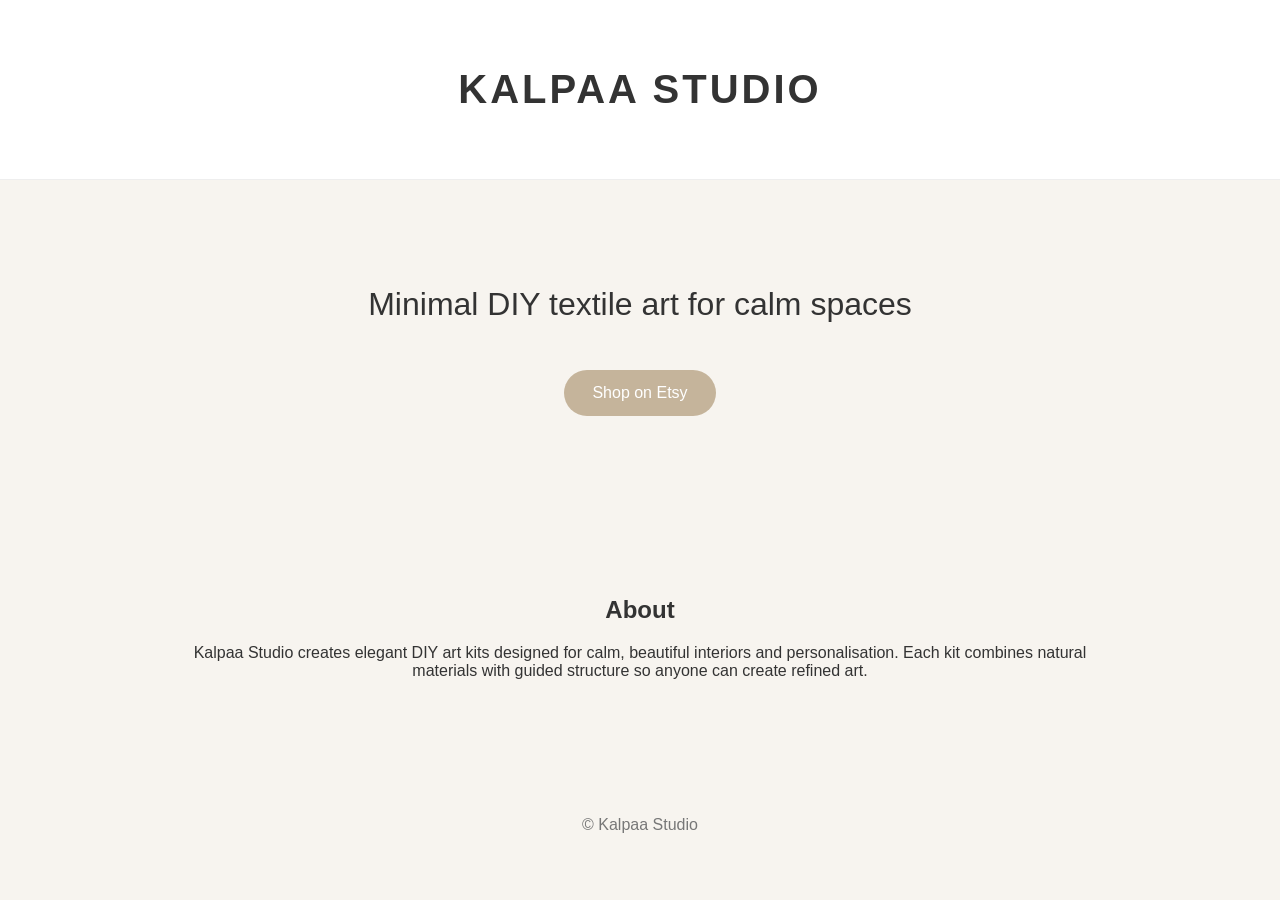
==== index.html @ bf3a32de "Update index.html" ====
<!DOCTYPE html>
<html lang="en">
<head>
<meta charset="UTF-8">
<title>Kalpaa Studio</title>
<meta name="viewport" content="width=device-width, initial-scale=1">

<style>

body{
font-family: Arial, Helvetica, sans-serif;
margin:0;
background:#f7f4ef;
color:#333;
}

header{
padding:40px;
text-align:center;
background:white;
border-bottom:1px solid #eee;
}

h1{
font-size:40px;
letter-spacing:3px;
}

.hero{
padding:80px 20px;
text-align:center;
}

.hero h2{
font-size:32px;
font-weight:300;
}

.button{
display:inline-block;
padding:14px 28px;
margin-top:20px;
background:#c5b49b;
color:white;
text-decoration:none;
border-radius:30px;
}

.section{
padding:80px 20px;
text-align:center;
max-width:900px;
margin:auto;
}

footer{
padding:40px;
text-align:center;
color:#777;
}

</style>

</head>

<body>

<header>
<h1>KALPAA STUDIO</h1>
</header>

<section class="hero">

<h2>Minimal DIY textile art for calm spaces</h2>

<a class="button" href="https://sweety441.etsy.com">
Shop on Etsy
</a>

</section>

<section class="section">

<h2>About</h2>

<p>
Kalpaa Studio creates elegant DIY art kits designed for calm, beautiful interiors and personalisation.
Each kit combines natural materials with guided structure so anyone can create refined art.
</p>

</section>

<footer>

© Kalpaa Studio

</footer>

</body>
</html>
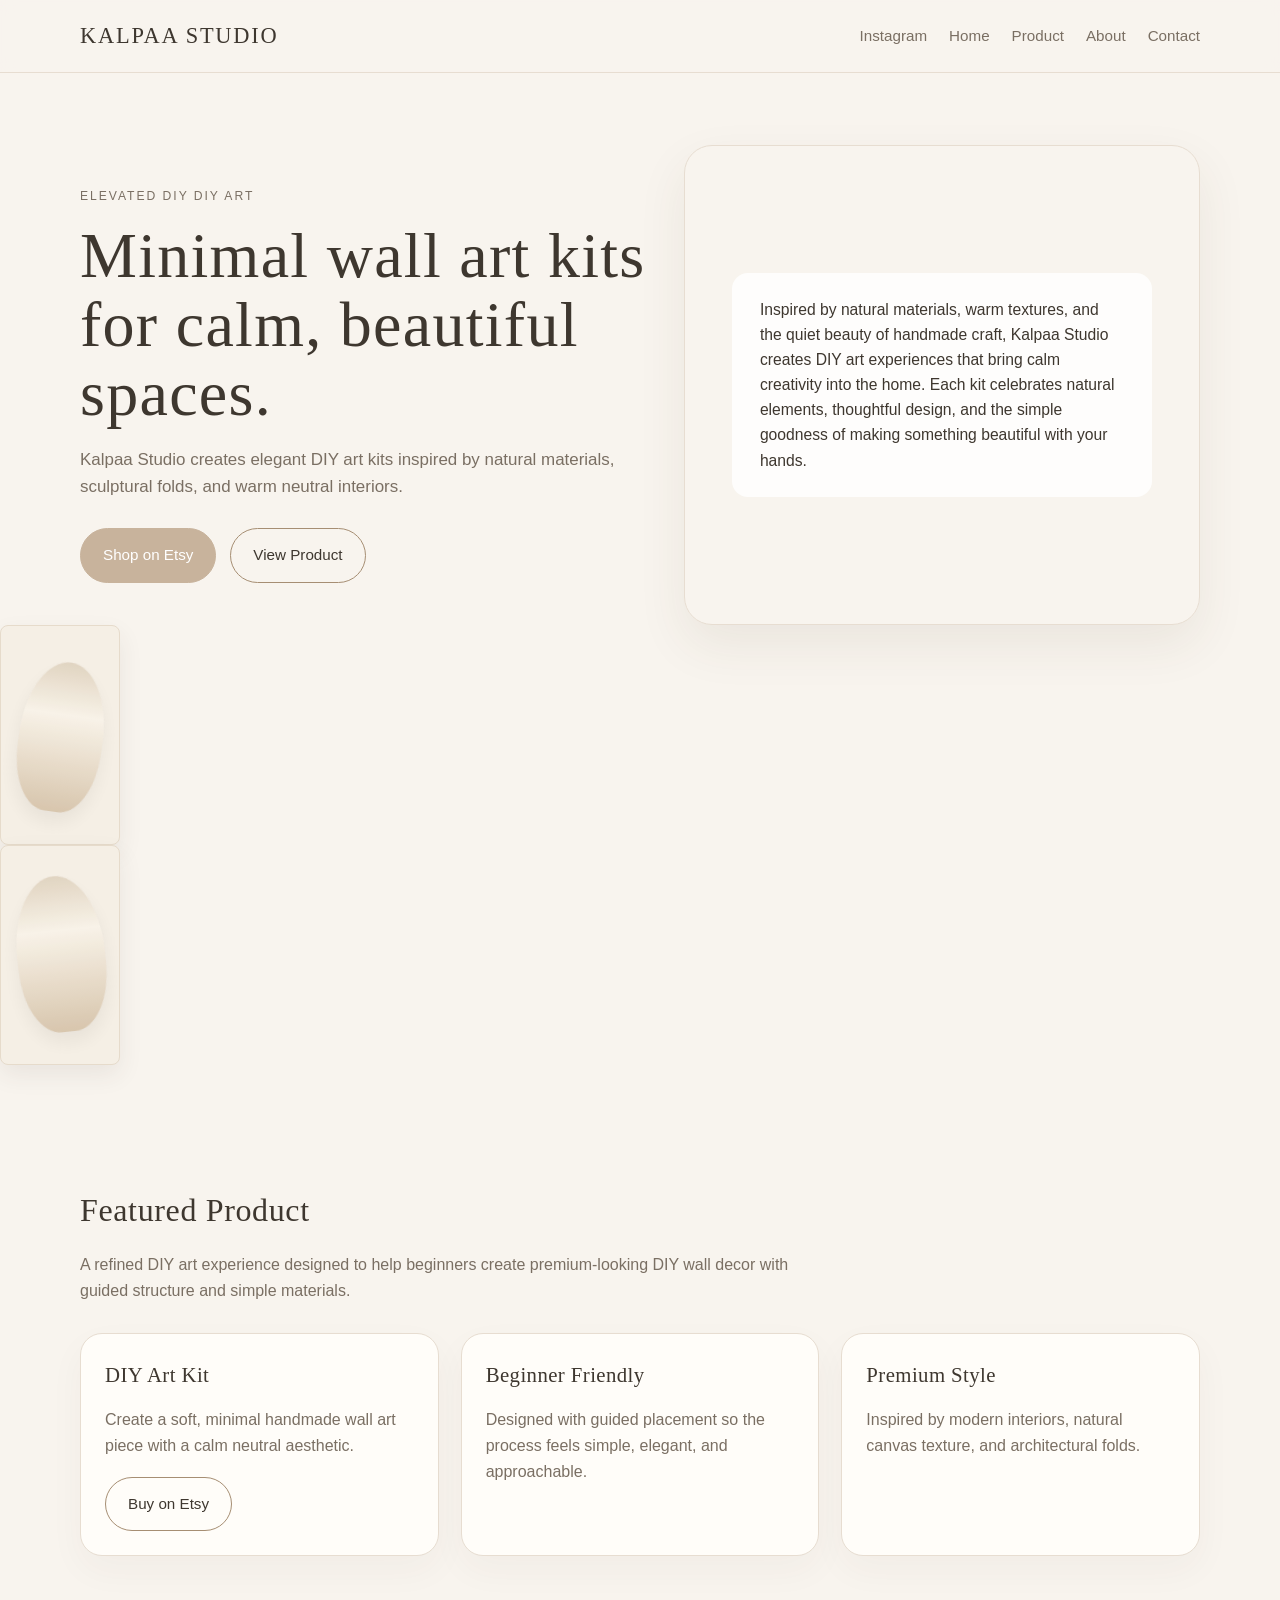
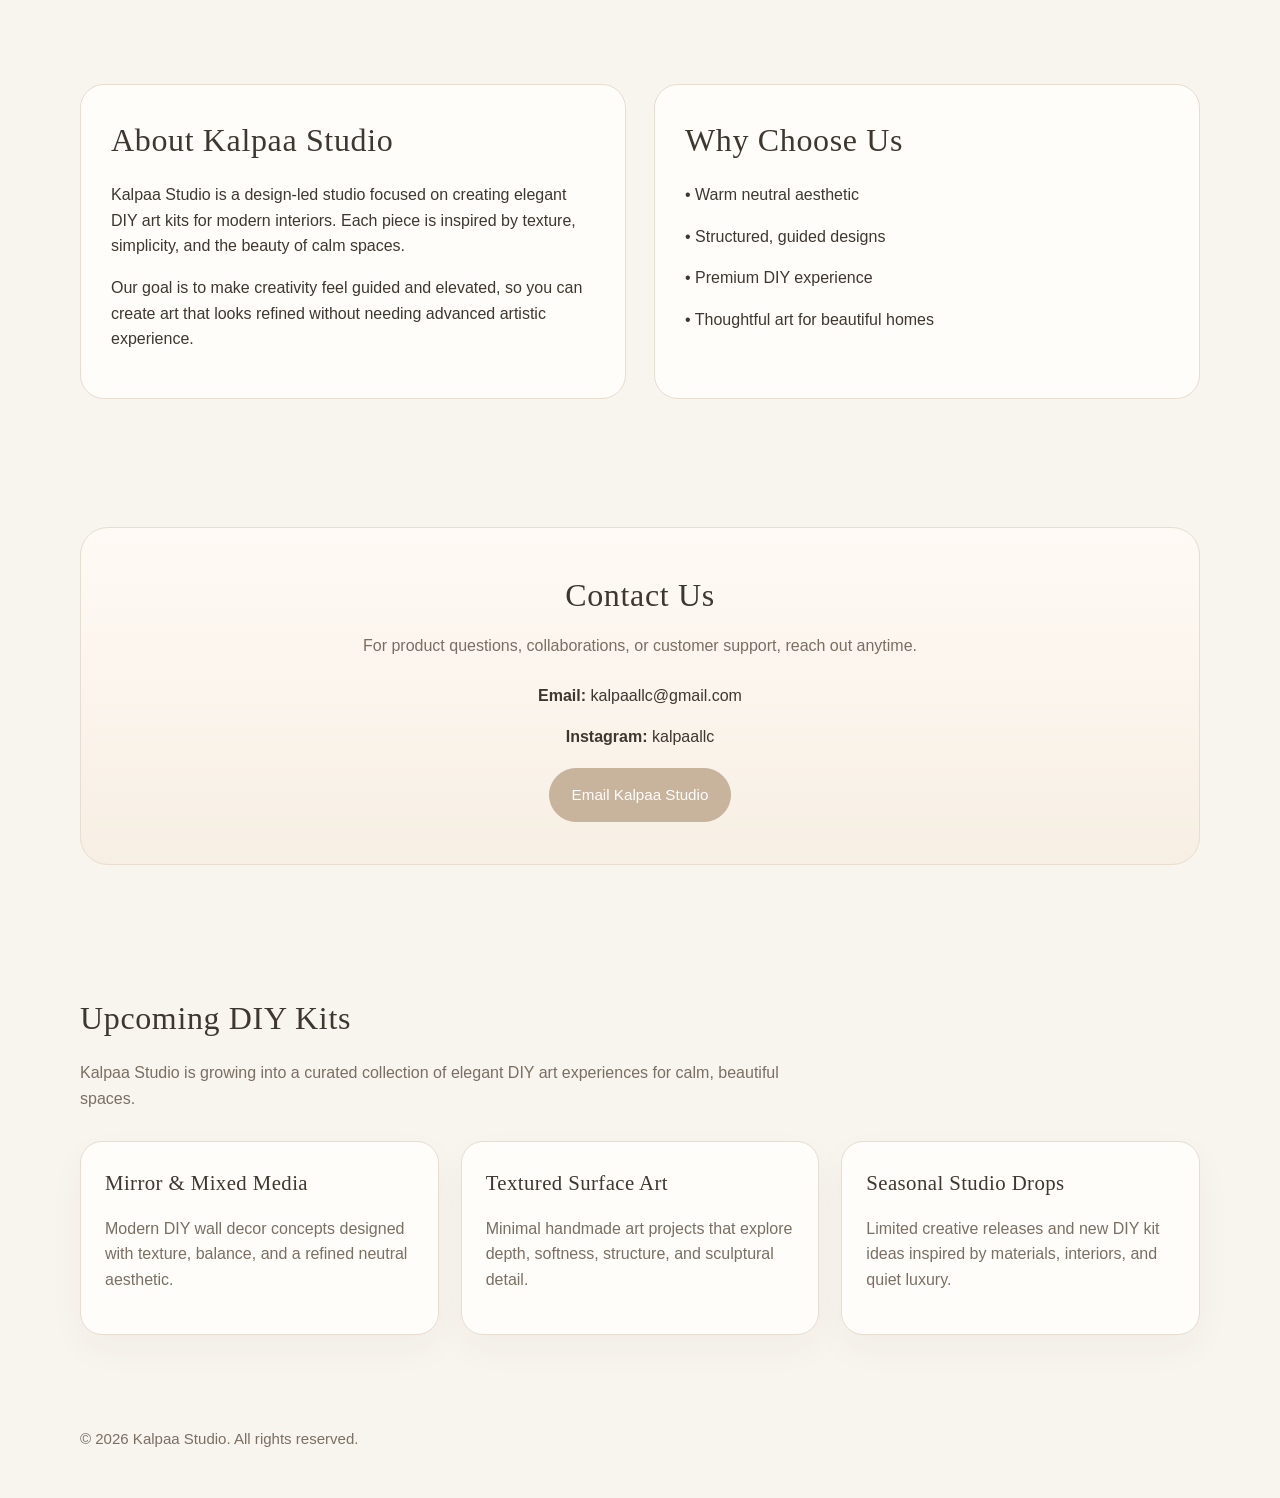
==== commit df6e808a: "Update index.html" ====
--- a/index.html
+++ b/index.html
@@ -1,100 +1,424 @@
 <!DOCTYPE html>
 <html lang="en">
 <head>
-<meta charset="UTF-8">
-<title>Kalpaa Studio</title>
-<meta name="viewport" content="width=device-width, initial-scale=1">
-
-<style>
-
-body{
-font-family: Arial, Helvetica, sans-serif;
-margin:0;
-background:#f7f4ef;
-color:#333;
+  <meta charset="UTF-8" />
+  <meta name="viewport" content="width=device-width, initial-scale=1.0" />
+  <title>Kalpaa Studio</title>
+  <meta name="description" content="Kalpaa Studio creates elegant DIY art kits for calm, beautiful spaces." />
+  <style>
+    :root {
+      --bg: #f8f4ee;
+      --card: #fffdf9;
+      --text: #3e372f;
+      --muted: #7a6f63;
+      --accent: #c8b39c;
+      --accent-dark: #a68e73;
+      --border: #e7ddd1;
+    }
+
+    * { box-sizing: border-box; }
+
+    body {
+      margin: 0;
+      font-family: Arial, Helvetica, sans-serif;
+      background: var(--bg);
+      color: var(--text);
+      line-height: 1.6;
+    }
+
+    h1, h2, h3 {
+      font-family: Georgia, "Times New Roman", serif;
+      font-weight: 500;
+      letter-spacing: 0.02em;
+      margin-top: 0;
+    }
+
+    a { text-decoration: none; color: inherit; }
+
+    .container {
+      width: min(1120px, 92%);
+      margin: 0 auto;
+    }
+
+    header {
+      position: sticky;
+      top: 0;
+      background: rgba(248, 244, 238, 0.92);
+      backdrop-filter: blur(8px);
+      border-bottom: 1px solid var(--border);
+      z-index: 100;
+    }
+
+    .nav {
+      display: flex;
+      align-items: center;
+      justify-content: space-between;
+      padding: 18px 0;
+      gap: 20px;
+    }
+
+    .brand {
+      font-family: Georgia, "Times New Roman", serif;
+      font-size: 1.4rem;
+      letter-spacing: 0.08em;
+    }
+
+    .nav-links {
+      display: flex;
+      gap: 22px;
+      flex-wrap: wrap;
+      color: var(--muted);
+      font-size: 0.95rem;
+    }
+
+    .hero {
+      padding: 72px 0 56px;
+    }
+
+    .hero-grid {
+      display: grid;
+      grid-template-columns: 1.1fr 1fr;
+      gap: 36px;
+      align-items: center;
+    }
+
+    .eyebrow {
+      text-transform: uppercase;
+      letter-spacing: 0.16em;
+      font-size: 0.76rem;
+      color: var(--muted);
+      margin-bottom: 14px;
+    }
+
+    .hero h1 {
+      font-size: clamp(2.5rem, 5vw, 4.5rem);
+      line-height: 1.08;
+      margin-bottom: 18px;
+    }
+
+    .hero p {
+      max-width: 540px;
+      color: var(--muted);
+      font-size: 1.06rem;
+      margin-bottom: 28px;
+    }
+
+    .buttons {
+      display: flex;
+      gap: 14px;
+      flex-wrap: wrap;
+    }
+
+    .btn {
+      display: inline-block;
+      padding: 14px 22px;
+      border-radius: 999px;
+      border: 1px solid var(--accent-dark);
+      transition: 0.2s ease;
+      font-size: 0.95rem;
+    }
+
+    .btn-primary {
+      background: var(--accent);
+      color: white;
+      border-color: var(--accent);
+    }
+
+    .btn-primary:hover {
+      background: var(--accent-dark);
+      border-color: var(--accent-dark);
+    }
+
+    .btn-secondary:hover {
+      background: #f2e8dc;
+    }
+
+    .hero-visual {
+  background-image: url('studio-banner.jpg');
+  background-size: cover;
+  background-position: center;
+  border: 1px solid var(--border);
+  border-radius: 28px;
+  min-height: 480px;
+  padding: 40px;
+  display: flex;
+  align-items: center;
+  justify-content: center;
+  box-shadow: 0 20px 50px rgba(79, 62, 41, 0.08);
+  position: relative;
 }
 
-header{
-padding:40px;
-text-align:center;
-background:white;
-border-bottom:1px solid #eee;
+.hero-story {
+  background: rgba(255,255,255,0.85);
+  padding: 24px 28px;
+  border-radius: 16px;
+  max-width: 420px;
+  color: var(--text);
+  font-size: 0.98rem;
 }
 
-h1{
-font-size:40px;
-letter-spacing:3px;
-}
-
-.hero{
-padding:80px 20px;
-text-align:center;
-}
-
-.hero h2{
-font-size:32px;
-font-weight:300;
-}
-
-.button{
-display:inline-block;
-padding:14px 28px;
-margin-top:20px;
-background:#c5b49b;
-color:white;
-text-decoration:none;
-border-radius:30px;
-}
-
-.section{
-padding:80px 20px;
-text-align:center;
-max-width:900px;
-margin:auto;
-}
-
-footer{
-padding:40px;
-text-align:center;
-color:#777;
-}
-
-</style>
-
+    .panel-set {
+      display: flex;
+      gap: 16px;
+      align-items: center;
+      justify-content: center;
+      flex-wrap: nowrap;
+    }
+
+    .panel {
+      width: 120px;
+      height: 220px;
+      background: #f5efe5;
+      border-radius: 8px;
+      border: 1px solid #e6dbcb;
+      position: relative;
+      overflow: hidden;
+      box-shadow: 0 10px 25px rgba(62, 55, 47, 0.08);
+    }
+
+    .fold {
+      position: absolute;
+      background: linear-gradient(180deg, #dfd2bf 0%, #f8f2e8 35%, #d6c3aa 100%);
+      border-radius: 50% 50% 42% 42%;
+      opacity: 0.95;
+      filter: drop-shadow(0 10px 10px rgba(0,0,0,0.06));
+    }
+
+    .fold.one { width: 90px; height: 160px; left: 14px; top: 28px; }
+    .fold.two { width: 84px; height: 150px; left: 18px; top: 36px; transform: rotate(8deg); }
+    .fold.three { width: 88px; height: 156px; left: 16px; top: 30px; transform: rotate(-6deg); }
+
+    section {
+      padding: 64px 0;
+    }
+
+    .section-title {
+      font-size: 2rem;
+      margin-bottom: 12px;
+    }
+
+    .section-subtitle {
+      color: var(--muted);
+      max-width: 720px;
+      margin-bottom: 30px;
+    }
+
+    .cards {
+      display: grid;
+      grid-template-columns: repeat(3, 1fr);
+      gap: 22px;
+    }
+
+    .card {
+      background: var(--card);
+      border: 1px solid var(--border);
+      border-radius: 22px;
+      padding: 24px;
+      box-shadow: 0 14px 36px rgba(79, 62, 41, 0.04);
+    }
+
+    .card h3 {
+      margin-bottom: 10px;
+      font-size: 1.3rem;
+    }
+
+    .card p {
+      color: var(--muted);
+      margin-bottom: 18px;
+    }
+
+    .about-grid {
+      display: grid;
+      grid-template-columns: 1fr 1fr;
+      gap: 28px;
+      align-items: stretch;
+    }
+
+    .about-box {
+      background: var(--card);
+      border: 1px solid var(--border);
+      border-radius: 24px;
+      padding: 30px;
+    }
+
+    .contact-box {
+      text-align: center;
+      background: linear-gradient(180deg, #fffaf5, #f7efe4);
+      border: 1px solid var(--border);
+      border-radius: 28px;
+      padding: 42px 24px;
+    }
+
+    footer {
+      padding: 28px 0 46px;
+      color: var(--muted);
+      font-size: 0.94rem;
+    }
+
+    @media (max-width: 900px) {
+      .hero-grid,
+      .cards,
+      .about-grid {
+        grid-template-columns: 1fr;
+      }
+
+      .hero-visual {
+        min-height: 340px;
+      }
+
+      .panel { width: 90px; height: 170px; }
+    }
+
+    @media (max-width: 560px) {
+      .nav { flex-direction: column; align-items: flex-start; }
+      .nav-links { gap: 14px; }
+      .hero { padding-top: 42px; }
+      .panel-set { gap: 10px; }
+      .panel { width: 74px; height: 140px; }
+      .fold.one, .fold.two, .fold.three { width: 56px; height: 100px; left: 9px; top: 20px; }
+    }
+  </style>
 </head>
-
 <body>
-
-<header>
-<h1>KALPAA STUDIO</h1>
-</header>
-
-<section class="hero">
-
-<h2>Minimal DIY textile art for calm spaces</h2>
-
-<a class="button" href="https://sweety441.etsy.com">
-Shop on Etsy
-</a>
-
-</section>
-
-<section class="section">
-
-<h2>About</h2>
-
-<p>
-Kalpaa Studio creates elegant DIY art kits designed for calm, beautiful interiors and personalisation.
-Each kit combines natural materials with guided structure so anyone can create refined art.
-</p>
-
-</section>
-
-<footer>
-
-© Kalpaa Studio
-
-</footer>
-
+  <header>
+    <div class="container nav">
+      <a href="#home" class="brand">KALPAA STUDIO</a>
+      <nav class="nav-links">
+        <a href="https://www.instagram.com/kalpaacrafts/" target="_blank">Instagram</a>
+        <a href="#home">Home</a>
+        <a href="#product">Product</a>
+        <a href="#about">About</a>
+        <a href="#contact">Contact</a>
+      </nav>
+    </div>
+  </header>
+
+  <main>
+    <section class="hero" id="home">
+      <div class="container hero-grid">
+        <div>
+          <div class="eyebrow">Elevated DIY DIY art</div>
+          <h1>Minimal wall art kits for calm, beautiful spaces.</h1>
+          <p>
+            Kalpaa Studio creates elegant DIY art kits inspired by natural materials,
+            sculptural folds, and warm neutral interiors.
+          </p>
+          <div class="buttons">
+            <a class="btn btn-primary" href="https://sweety441.etsy.com" target="_blank" rel="noopener noreferrer">Shop on Etsy</a>
+            <a class="btn btn-secondary" href="#product">View Product</a>
+          </div>
+        </div>
+
+        <div class="hero-visual" aria-label="Kalpaa Studio natural materials studio">
+          <div class="hero-story">
+            Inspired by natural materials, warm textures, and the quiet beauty of handmade craft, Kalpaa Studio creates DIY art experiences that bring calm creativity into the home. Each kit celebrates natural elements, thoughtful design, and the simple goodness of making something beautiful with your hands.
+          </div>
+        </div>
+      </div>
+            <div class="panel"><div class="fold two"></div></div>
+            <div class="panel"><div class="fold three"></div></div>
+          </div>
+        </div>
+      </div>
+    </section>
+
+    <section id="product">
+      <div class="container">
+        <h2 class="section-title">Featured Product</h2>
+        <p class="section-subtitle">
+          A refined DIY art experience designed to help beginners create premium-looking DIY wall decor with guided structure and simple materials.
+        </p>
+
+        <div class="cards">
+          <article class="card">
+            <h3>DIY Art Kit</h3>
+            <p>Create a soft, minimal handmade wall art piece with a calm neutral aesthetic.</p>
+            <a class="btn btn-secondary" href="https://sweety441.etsy.com" target="_blank" rel="noopener noreferrer">Buy on Etsy</a>
+          </article>
+
+          <article class="card">
+            <h3>Beginner Friendly</h3>
+            <p>Designed with guided placement so the process feels simple, elegant, and approachable.</p>
+          </article>
+
+          <article class="card">
+            <h3>Premium Style</h3>
+            <p>Inspired by modern interiors, natural canvas texture, and architectural folds.</p>
+          </article>
+        </div>
+      </div>
+    </section>
+
+    <section id="about">
+      <div class="container about-grid">
+        <div class="about-box">
+          <h2 class="section-title">About Kalpaa Studio</h2>
+          <p>
+            Kalpaa Studio is a design-led studio focused on creating elegant DIY art kits for modern interiors.
+            Each piece is inspired by texture, simplicity, and the beauty of calm spaces.
+          </p>
+          <p>
+            Our goal is to make creativity feel guided and elevated, so you can create art that looks refined without needing advanced artistic experience.
+          </p>
+        </div>
+
+        <div class="about-box">
+          <h2 class="section-title">Why Choose Us</h2>
+          <p>• Warm neutral aesthetic</p>
+          <p>• Structured, guided designs</p>
+          <p>• Premium DIY experience</p>
+          <p>• Thoughtful art for beautiful homes</p>
+        </div>
+      </div>
+    </section>
+
+    <section id="contact">
+      <div class="container">
+        <div class="contact-box">
+          <h2 class="section-title">Contact Us</h2>
+          <p class="section-subtitle" style="margin: 0 auto 24px;">
+            For product questions, collaborations, or customer support, reach out anytime.
+          </p>
+          <p><strong>Email:</strong> kalpaallc@gmail.com</p>
+          <p><strong>Instagram:</strong> kalpaallc</p>
+          <div class="buttons" style="justify-content: center; margin-top: 18px;">
+            <a class="btn btn-primary" href="mailto:kalpaallc@gmail.com">Email Kalpaa Studio</a>
+          </div>
+        </div>
+      </div>
+    </section>
+
+    <section id="upcoming">
+      <div class="container">
+        <h2 class="section-title">Upcoming DIY Kits</h2>
+        <p class="section-subtitle">
+          Kalpaa Studio is growing into a curated collection of elegant DIY art experiences for calm, beautiful spaces.
+        </p>
+
+        <div class="cards">
+          <article class="card">
+            <h3>Mirror & Mixed Media</h3>
+            <p>Modern DIY wall decor concepts designed with texture, balance, and a refined neutral aesthetic.</p>
+          </article>
+
+          <article class="card">
+            <h3>Textured Surface Art</h3>
+            <p>Minimal handmade art projects that explore depth, softness, structure, and sculptural detail.</p>
+          </article>
+
+          <article class="card">
+            <h3>Seasonal Studio Drops</h3>
+            <p>Limited creative releases and new DIY kit ideas inspired by materials, interiors, and quiet luxury.</p>
+          </article>
+        </div>
+      </div>
+    </section>
+  </main>
+
+  <footer>
+    <div class="container">
+      © 2026 Kalpaa Studio. All rights reserved.
+    </div>
+  </footer>
 </body>
 </html>
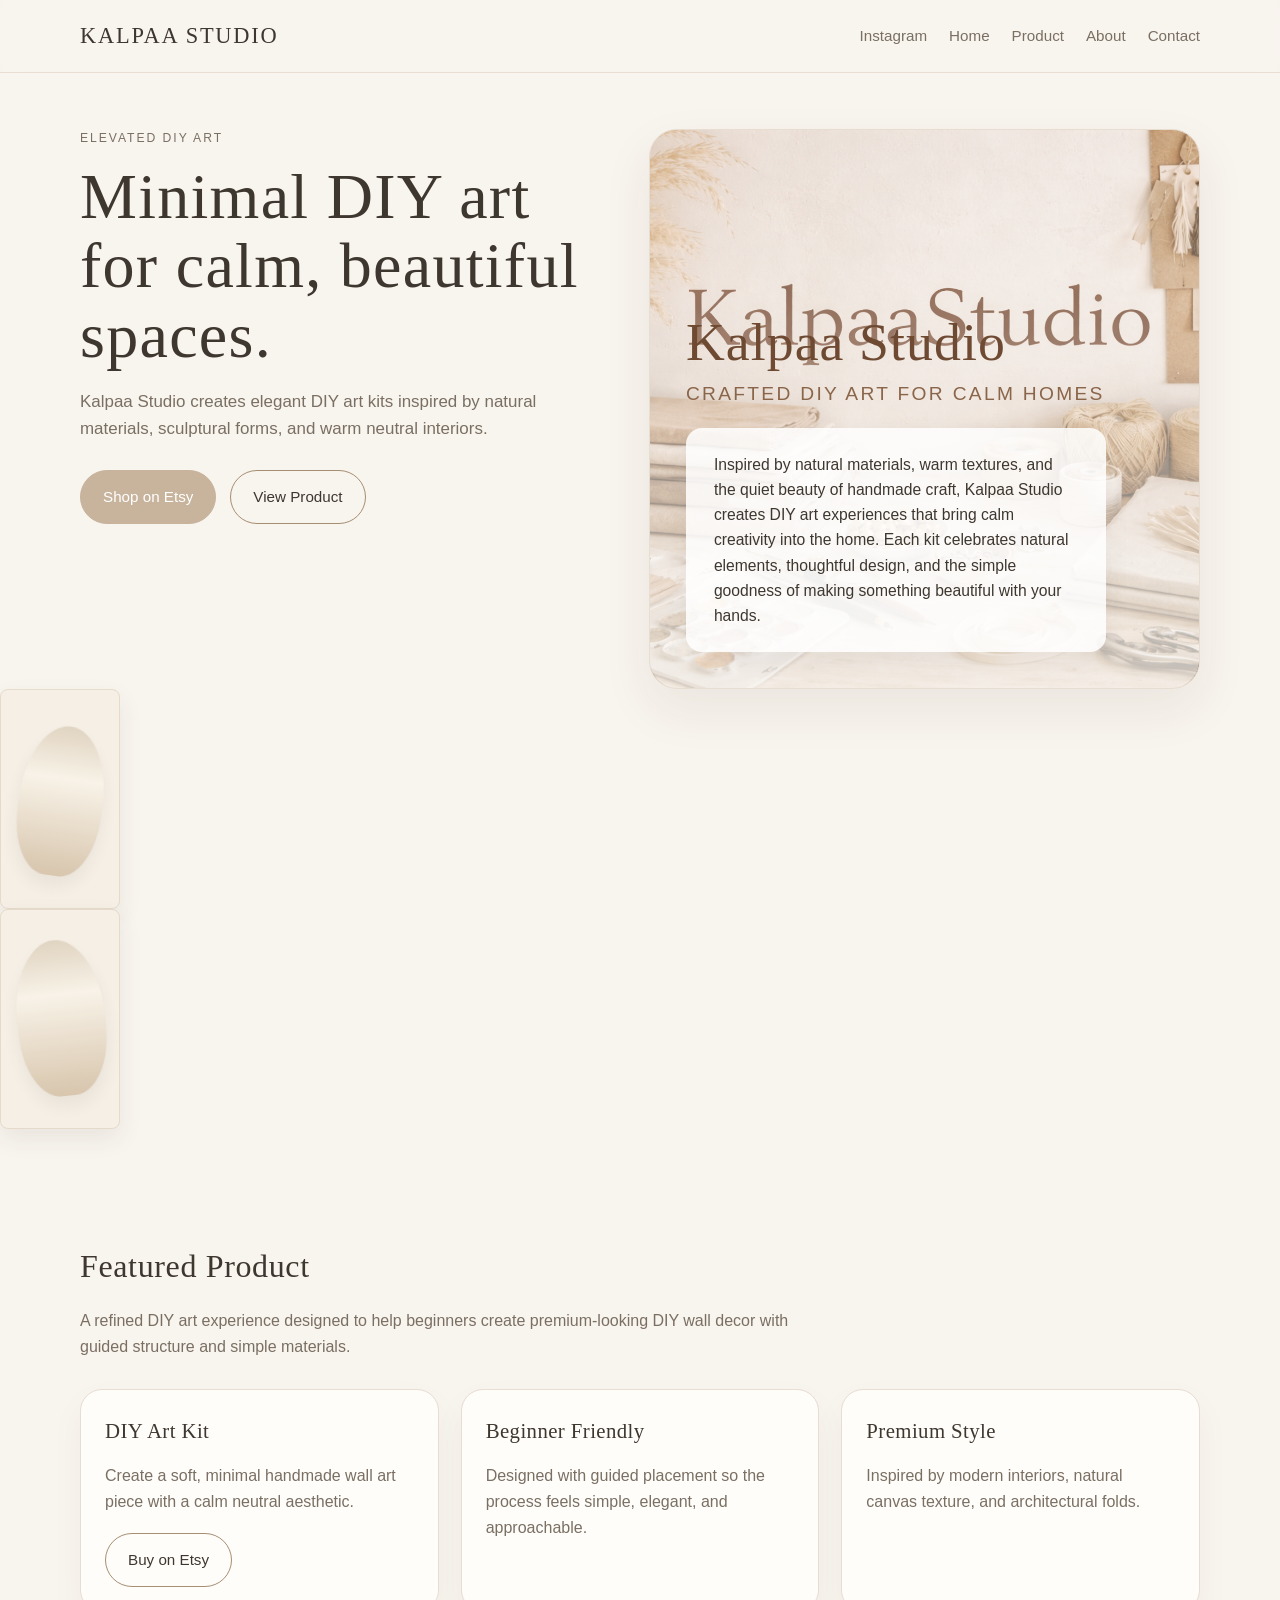
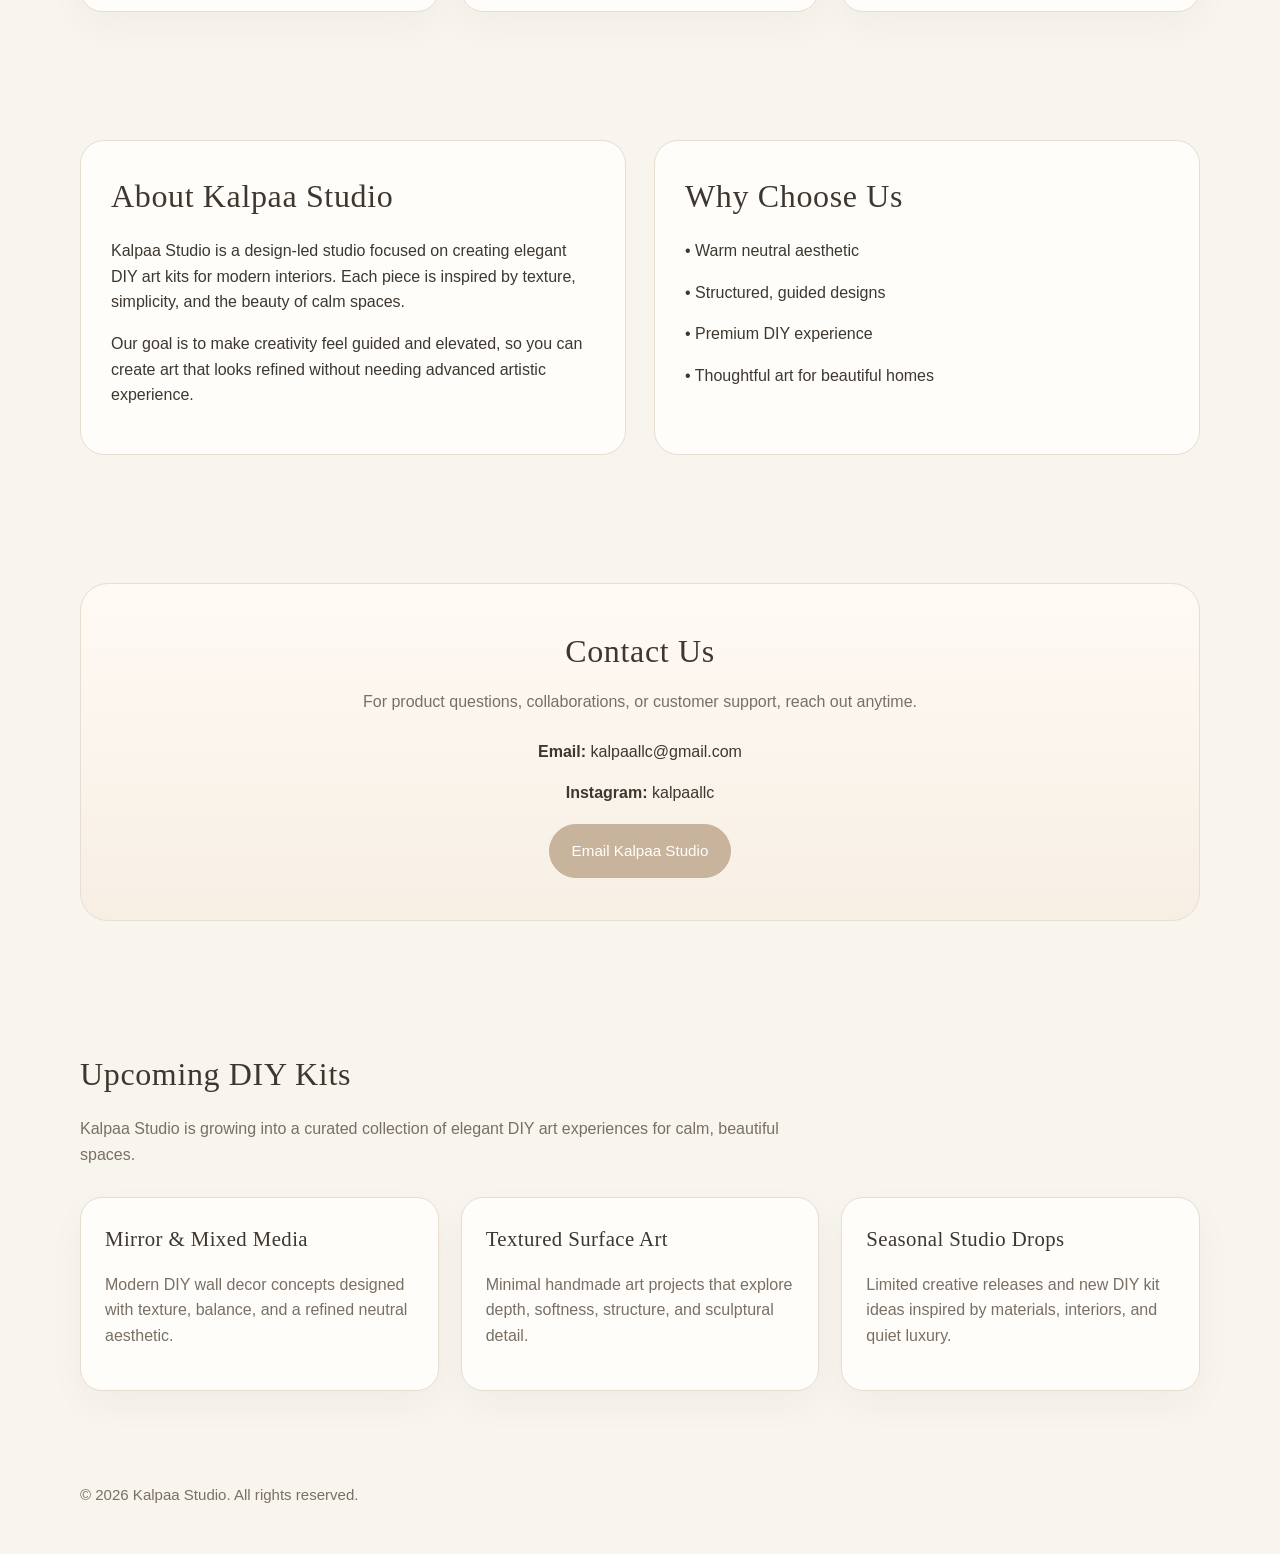
==== commit e7cd1a57: "Update index.html" ====
--- a/index.html
+++ b/index.html
@@ -72,14 +72,14 @@
     }
 
     .hero {
-      padding: 72px 0 56px;
+      padding: 56px 0 48px;
     }
 
     .hero-grid {
       display: grid;
-      grid-template-columns: 1.1fr 1fr;
-      gap: 36px;
-      align-items: center;
+      grid-template-columns: 1fr 1.05fr;
+      gap: 44px;
+      align-items: stretch;
     }
 
     .eyebrow {
@@ -139,13 +139,55 @@
   background-position: center;
   border: 1px solid var(--border);
   border-radius: 28px;
-  min-height: 480px;
-  padding: 40px;
+  min-height: 560px;
+  padding: 36px;
   display: flex;
-  align-items: center;
-  justify-content: center;
+  flex-direction: column;
+  justify-content: flex-end;
   box-shadow: 0 20px 50px rgba(79, 62, 41, 0.08);
   position: relative;
+  overflow: hidden;
+}
+
+.hero-visual::before {
+  content: "";
+  position: absolute;
+  inset: 0;
+  background: linear-gradient(to top, rgba(248,244,238,0.78), rgba(248,244,238,0.08));
+}
+
+.hero-story {
+  position: relative;
+  z-index: 1;
+  background: rgba(255,255,255,0.88);
+  padding: 24px 28px;
+  border-radius: 18px;
+  max-width: 440px;
+  color: var(--text);
+  font-size: 0.98rem;
+  box-shadow: 0 10px 24px rgba(62, 55, 47, 0.08);
+}
+
+.hero-banner-title {
+  position: relative;
+  z-index: 1;
+  margin-bottom: 18px;
+  color: #6f4a33;
+}
+
+.hero-banner-title h2 {
+  font-family: Georgia, "Times New Roman", serif;
+  font-size: clamp(2.4rem, 4.2vw, 5rem);
+  line-height: 1.02;
+  margin-bottom: 10px;
+}
+
+.hero-banner-title p {
+  margin: 0;
+  font-size: clamp(0.95rem, 1.5vw, 1.2rem);
+  letter-spacing: 0.12em;
+  text-transform: uppercase;
+  color: #8a6549;
 }
 
 .hero-story {
@@ -297,11 +339,11 @@
     <section class="hero" id="home">
       <div class="container hero-grid">
         <div>
-          <div class="eyebrow">Elevated DIY DIY art</div>
-          <h1>Minimal wall art kits for calm, beautiful spaces.</h1>
+          <div class="eyebrow">Elevated DIY art</div>
+          <h1>Minimal DIY art for calm, beautiful spaces.</h1>
           <p>
             Kalpaa Studio creates elegant DIY art kits inspired by natural materials,
-            sculptural folds, and warm neutral interiors.
+            sculptural forms, and warm neutral interiors.
           </p>
           <div class="buttons">
             <a class="btn btn-primary" href="https://sweety441.etsy.com" target="_blank" rel="noopener noreferrer">Shop on Etsy</a>
@@ -310,6 +352,10 @@
         </div>
 
         <div class="hero-visual" aria-label="Kalpaa Studio natural materials studio">
+          <div class="hero-banner-title">
+            <h2>Kalpaa Studio</h2>
+            <p>Crafted DIY Art for Calm Homes</p>
+          </div>
           <div class="hero-story">
             Inspired by natural materials, warm textures, and the quiet beauty of handmade craft, Kalpaa Studio creates DIY art experiences that bring calm creativity into the home. Each kit celebrates natural elements, thoughtful design, and the simple goodness of making something beautiful with your hands.
           </div>
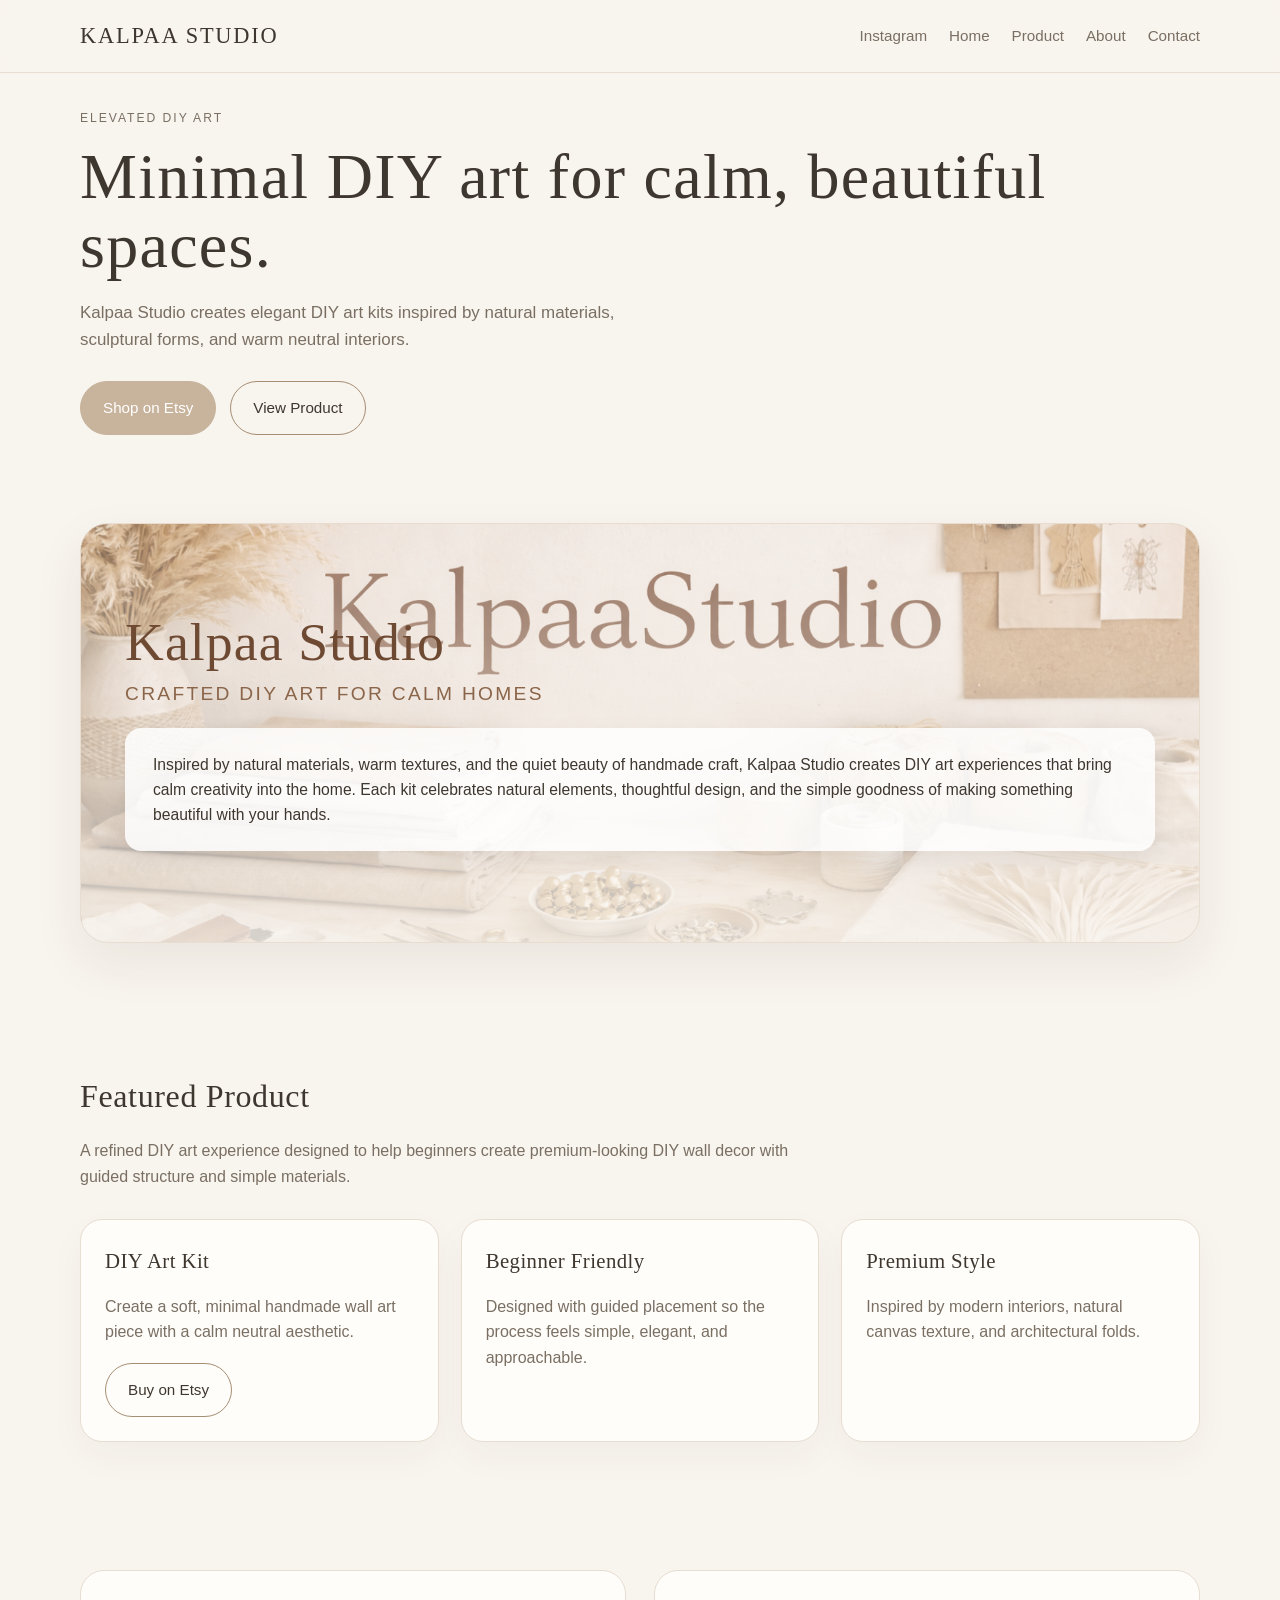
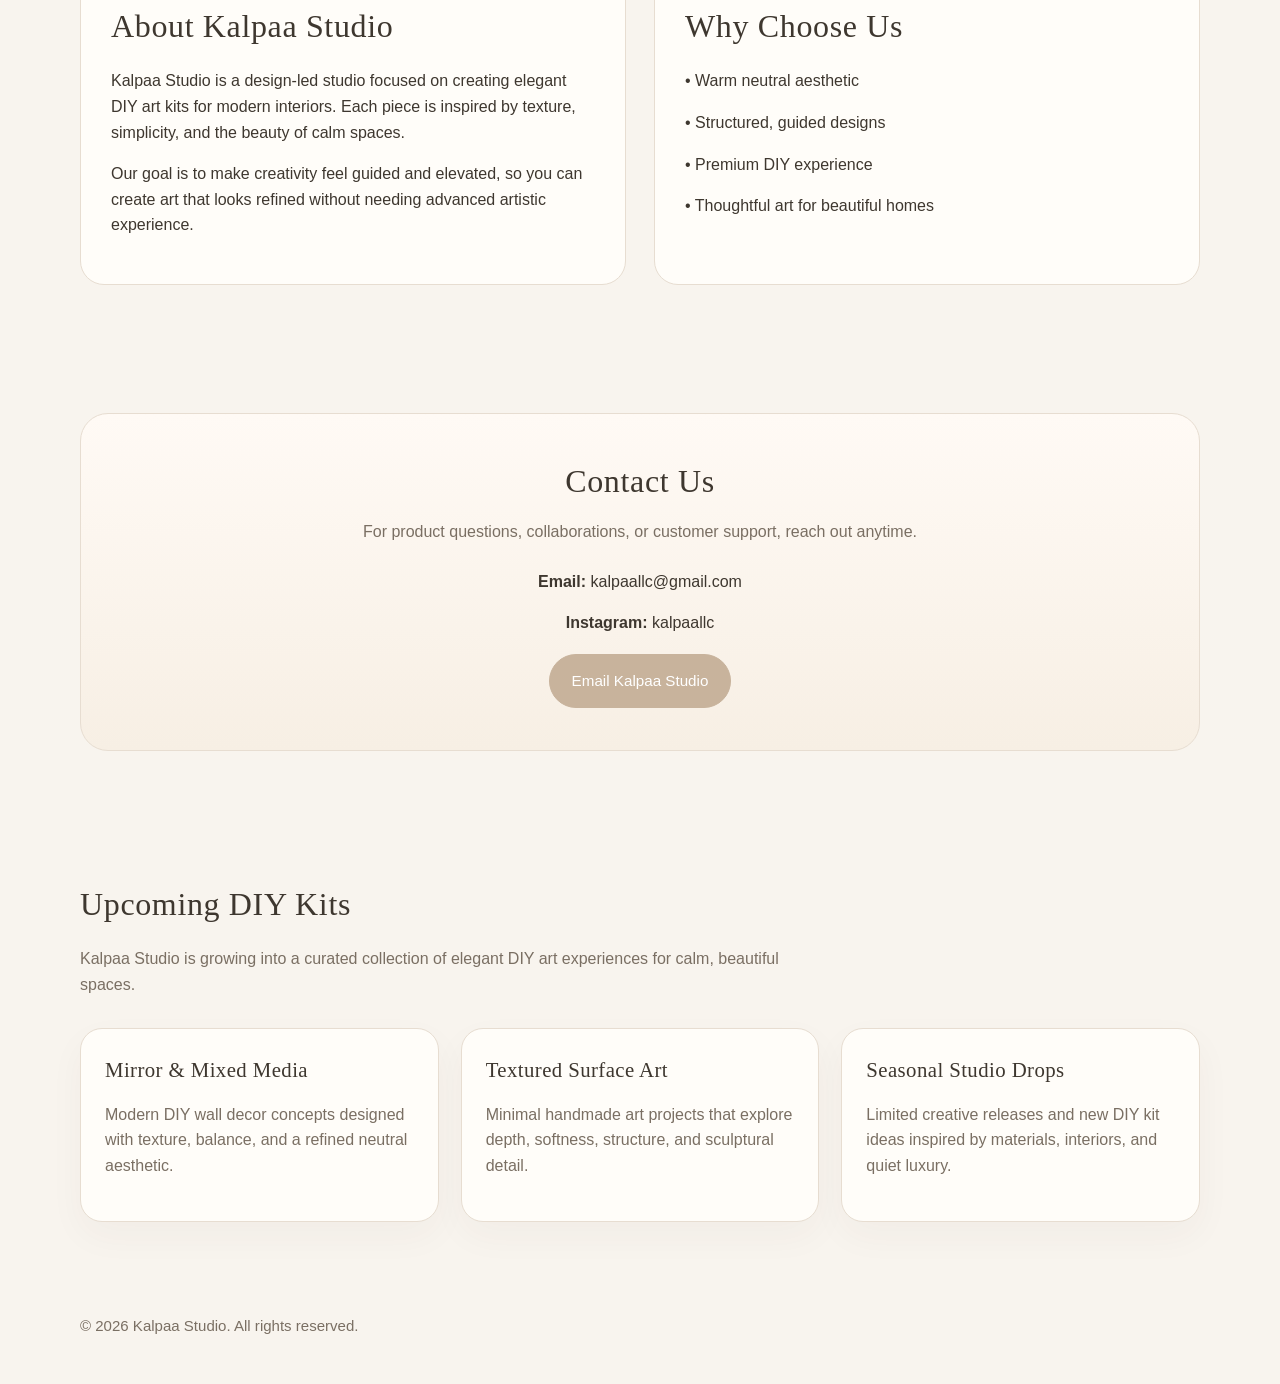
==== commit cf5c1569: "Update index.html" ====
--- a/index.html
+++ b/index.html
@@ -72,14 +72,14 @@
     }
 
     .hero {
-      padding: 56px 0 48px;
+      padding: 36px 0 24px;
     }
 
     .hero-grid {
       display: grid;
-      grid-template-columns: 1fr 1.05fr;
-      gap: 44px;
-      align-items: stretch;
+      grid-template-columns: 1fr;
+      gap: 36px;
+      align-items: start;
     }
 
     .eyebrow {
@@ -139,11 +139,11 @@
   background-position: center;
   border: 1px solid var(--border);
   border-radius: 28px;
-  min-height: 560px;
-  padding: 36px;
+  min-height: 520px;
+  padding: 44px;
   display: flex;
   flex-direction: column;
-  justify-content: flex-end;
+  justify-content: center;
   box-shadow: 0 20px 50px rgba(79, 62, 41, 0.08);
   position: relative;
   overflow: hidden;
@@ -153,7 +153,7 @@
   content: "";
   position: absolute;
   inset: 0;
-  background: linear-gradient(to top, rgba(248,244,238,0.78), rgba(248,244,238,0.08));
+  background: linear-gradient(to top, rgba(248,244,238,0.84), rgba(248,244,238,0.30));
 }
 
 .hero-story {
@@ -207,28 +207,7 @@
       flex-wrap: nowrap;
     }
 
-    .panel {
-      width: 120px;
-      height: 220px;
-      background: #f5efe5;
-      border-radius: 8px;
-      border: 1px solid #e6dbcb;
-      position: relative;
-      overflow: hidden;
-      box-shadow: 0 10px 25px rgba(62, 55, 47, 0.08);
-    }
-
-    .fold {
-      position: absolute;
-      background: linear-gradient(180deg, #dfd2bf 0%, #f8f2e8 35%, #d6c3aa 100%);
-      border-radius: 50% 50% 42% 42%;
-      opacity: 0.95;
-      filter: drop-shadow(0 10px 10px rgba(0,0,0,0.06));
-    }
-
-    .fold.one { width: 90px; height: 160px; left: 14px; top: 28px; }
-    .fold.two { width: 84px; height: 150px; left: 18px; top: 36px; transform: rotate(8deg); }
-    .fold.three { width: 88px; height: 156px; left: 16px; top: 30px; transform: rotate(-6deg); }
+    
 
     section {
       padding: 64px 0;
@@ -298,11 +277,29 @@
     }
 
     @media (max-width: 900px) {
-      .hero-grid,
       .cards,
       .about-grid {
         grid-template-columns: 1fr;
       }
+
+      .hero-visual {
+        min-height: 420px;
+        padding: 28px;
+      }
+
+      .hero-story {
+        max-width: 100%;
+      }
+    }
+
+      .hero-visual {
+        min-height: 420px;
+      }
+
+      .hero-story {
+        max-width: 100%;
+      }
+    }
 
       .hero-visual {
         min-height: 340px;
@@ -337,7 +334,7 @@
 
   <main>
     <section class="hero" id="home">
-      <div class="container hero-grid">
+      <div class="container">
         <div>
           <div class="eyebrow">Elevated DIY art</div>
           <h1>Minimal DIY art for calm, beautiful spaces.</h1>
@@ -350,7 +347,11 @@
             <a class="btn btn-secondary" href="#product">View Product</a>
           </div>
         </div>
-
+      </div>
+    </section>
+
+    <section>
+      <div class="container hero-grid">
         <div class="hero-visual" aria-label="Kalpaa Studio natural materials studio">
           <div class="hero-banner-title">
             <h2>Kalpaa Studio</h2>
@@ -358,11 +359,6 @@
           </div>
           <div class="hero-story">
             Inspired by natural materials, warm textures, and the quiet beauty of handmade craft, Kalpaa Studio creates DIY art experiences that bring calm creativity into the home. Each kit celebrates natural elements, thoughtful design, and the simple goodness of making something beautiful with your hands.
-          </div>
-        </div>
-      </div>
-            <div class="panel"><div class="fold two"></div></div>
-            <div class="panel"><div class="fold three"></div></div>
           </div>
         </div>
       </div>
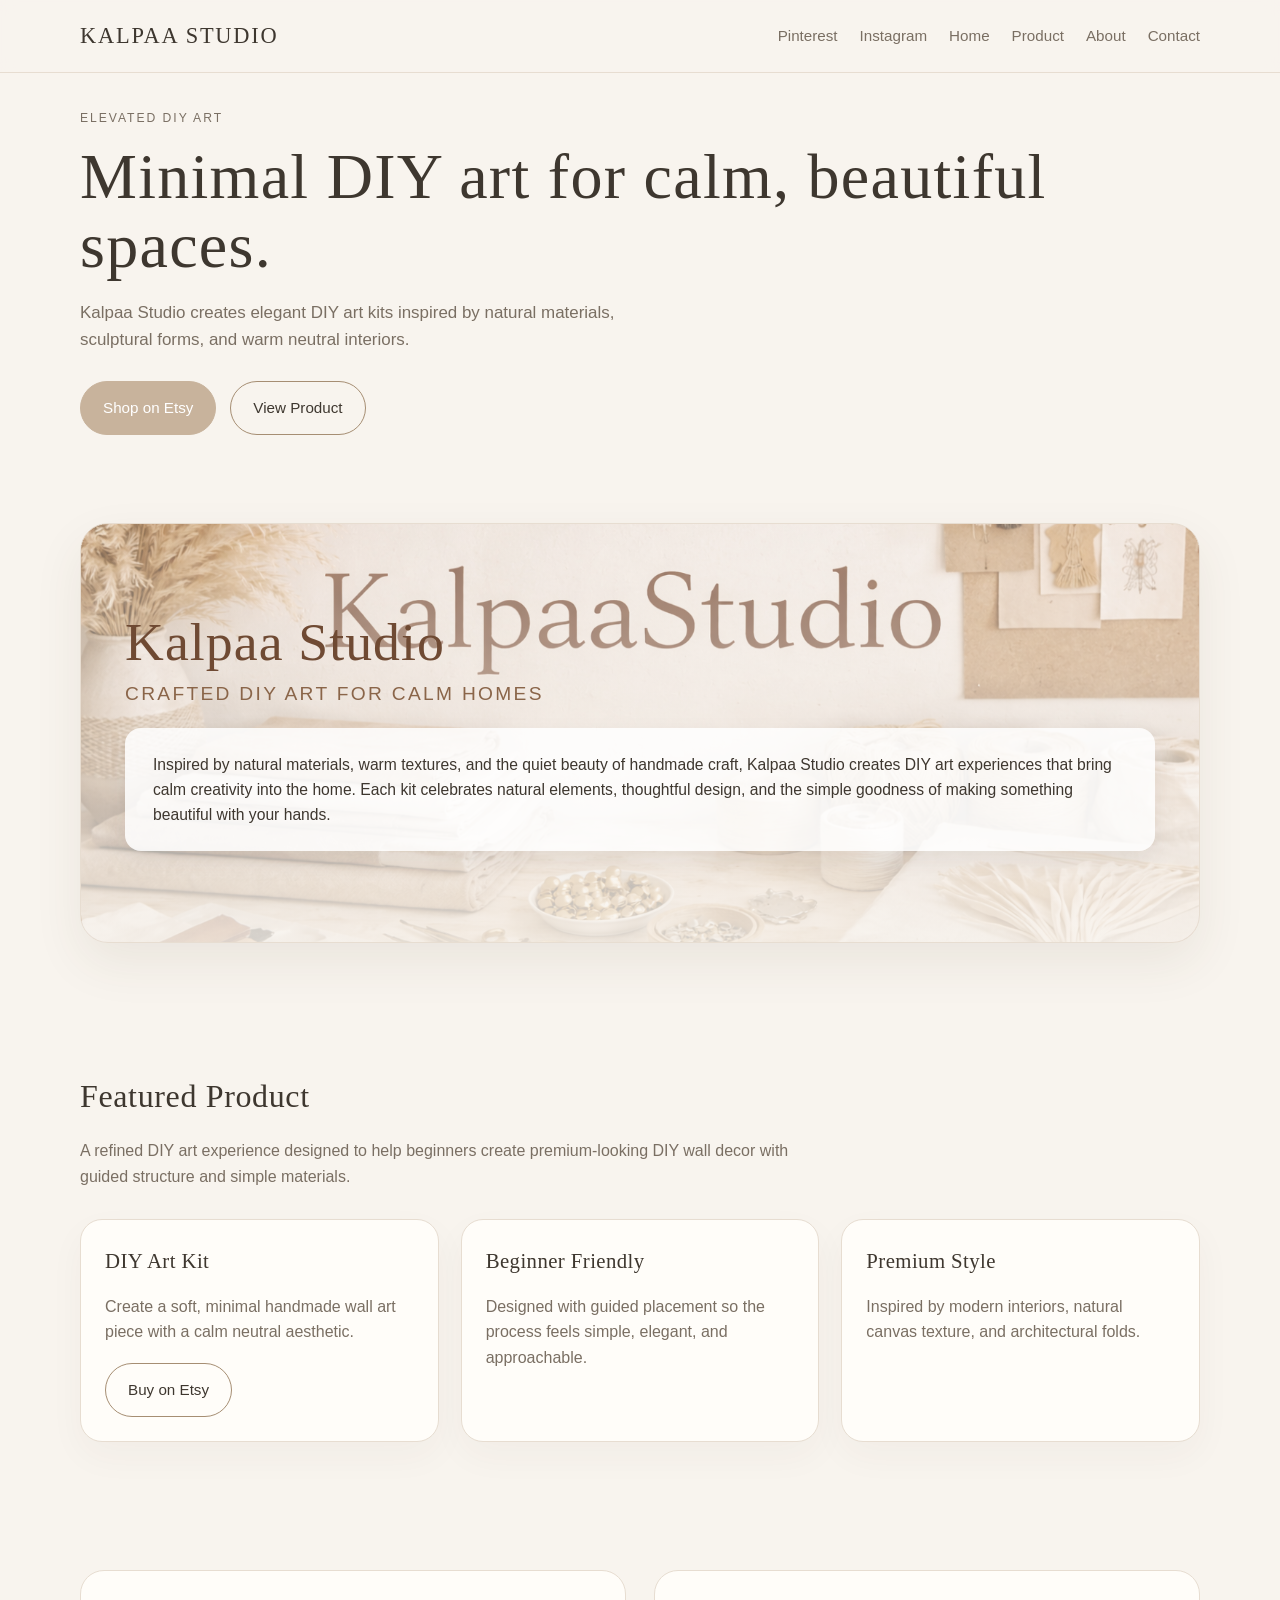
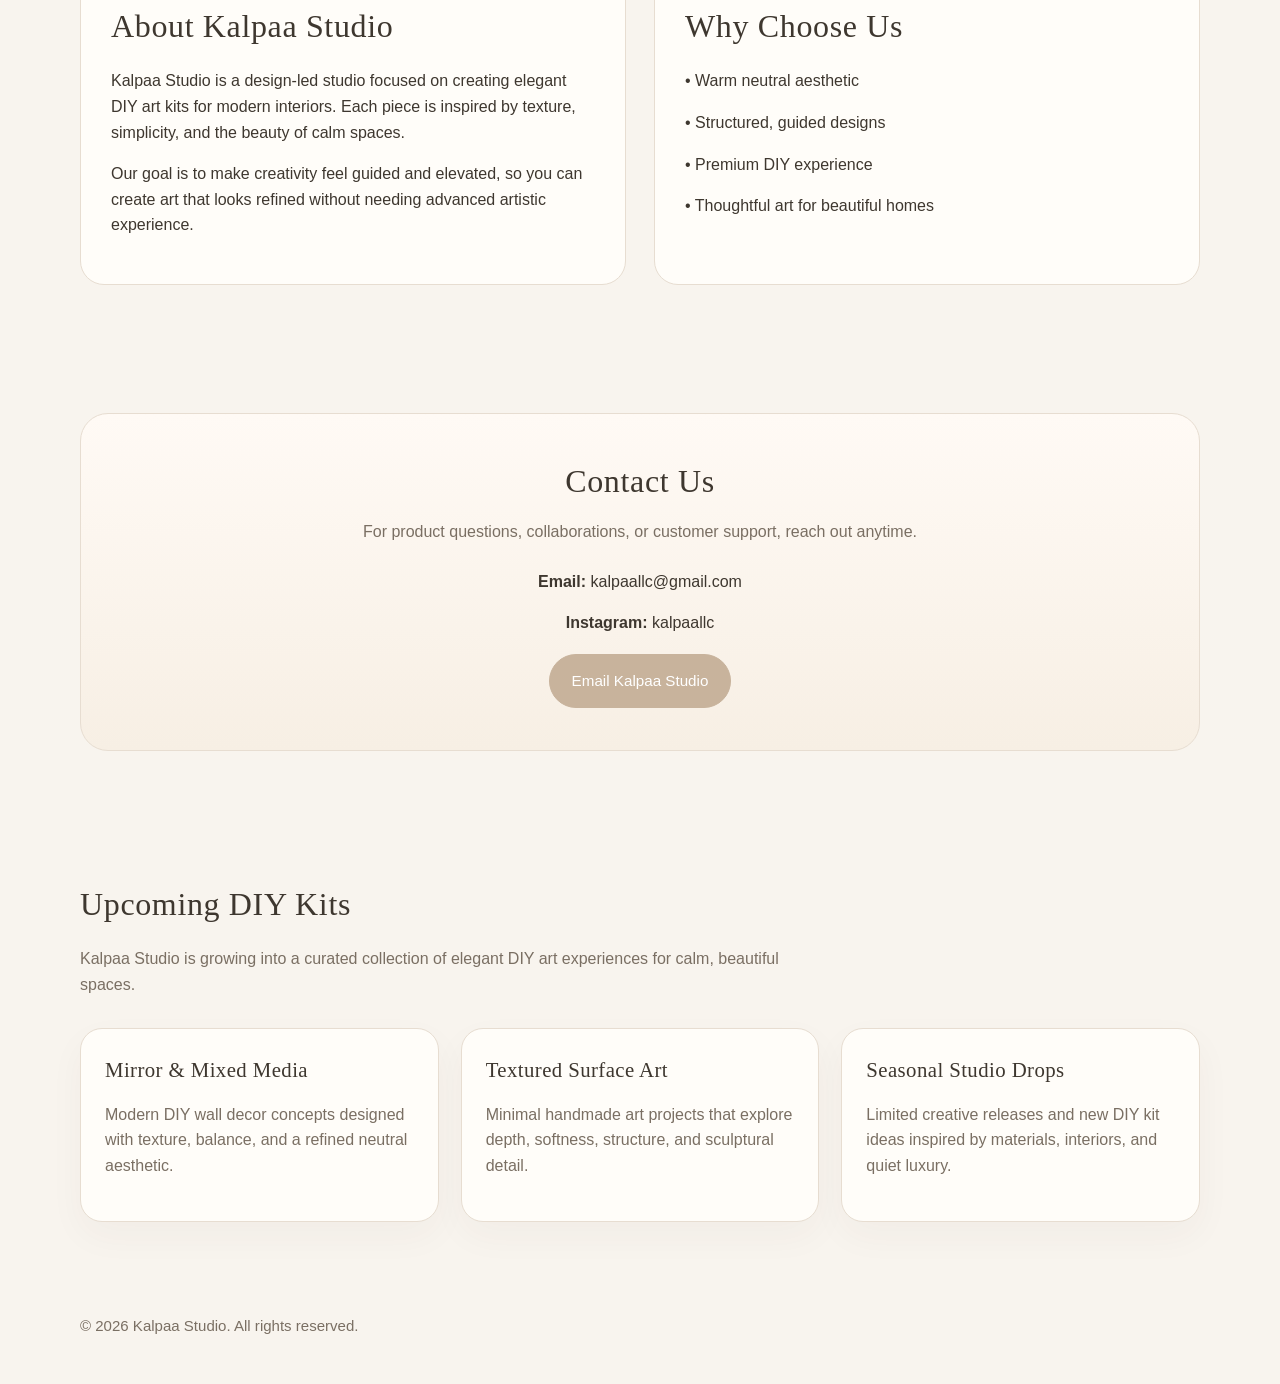
==== commit 53cb5b72: "Update index.html" ====
--- a/index.html
+++ b/index.html
@@ -4,7 +4,10 @@
   <meta charset="UTF-8" />
   <meta name="viewport" content="width=device-width, initial-scale=1.0" />
   <title>Kalpaa Studio</title>
-  <meta name="description" content="Kalpaa Studio creates elegant DIY art kits for calm, beautiful spaces." />
+  <meta name="description" content="Kalpaa Studio creates elegant DIY art kits inspired by natural materials, calm interiors, and modern handmade wall decor." />
+  <meta name="keywords" content="DIY art kits, DIY wall art kit, minimalist wall decor, handmade wall art kit, craft wall decor, DIY home decor kit" />
+  <meta property="og:title" content="Kalpaa Studio – Crafted DIY Art for Calm Homes" />
+  <meta property="og:description" content="Elegant DIY art kits inspired by natural textures, sculptural forms, and calm modern interiors." />
   <style>
     :root {
       --bg: #f8f4ee;
@@ -323,6 +326,7 @@
     <div class="container nav">
       <a href="#home" class="brand">KALPAA STUDIO</a>
       <nav class="nav-links">
+        <a href="https://www.pinterest.com/kalpaallc" target="_blank">Pinterest</a>
         <a href="https://www.instagram.com/kalpaacrafts/" target="_blank">Instagram</a>
         <a href="#home">Home</a>
         <a href="#product">Product</a>
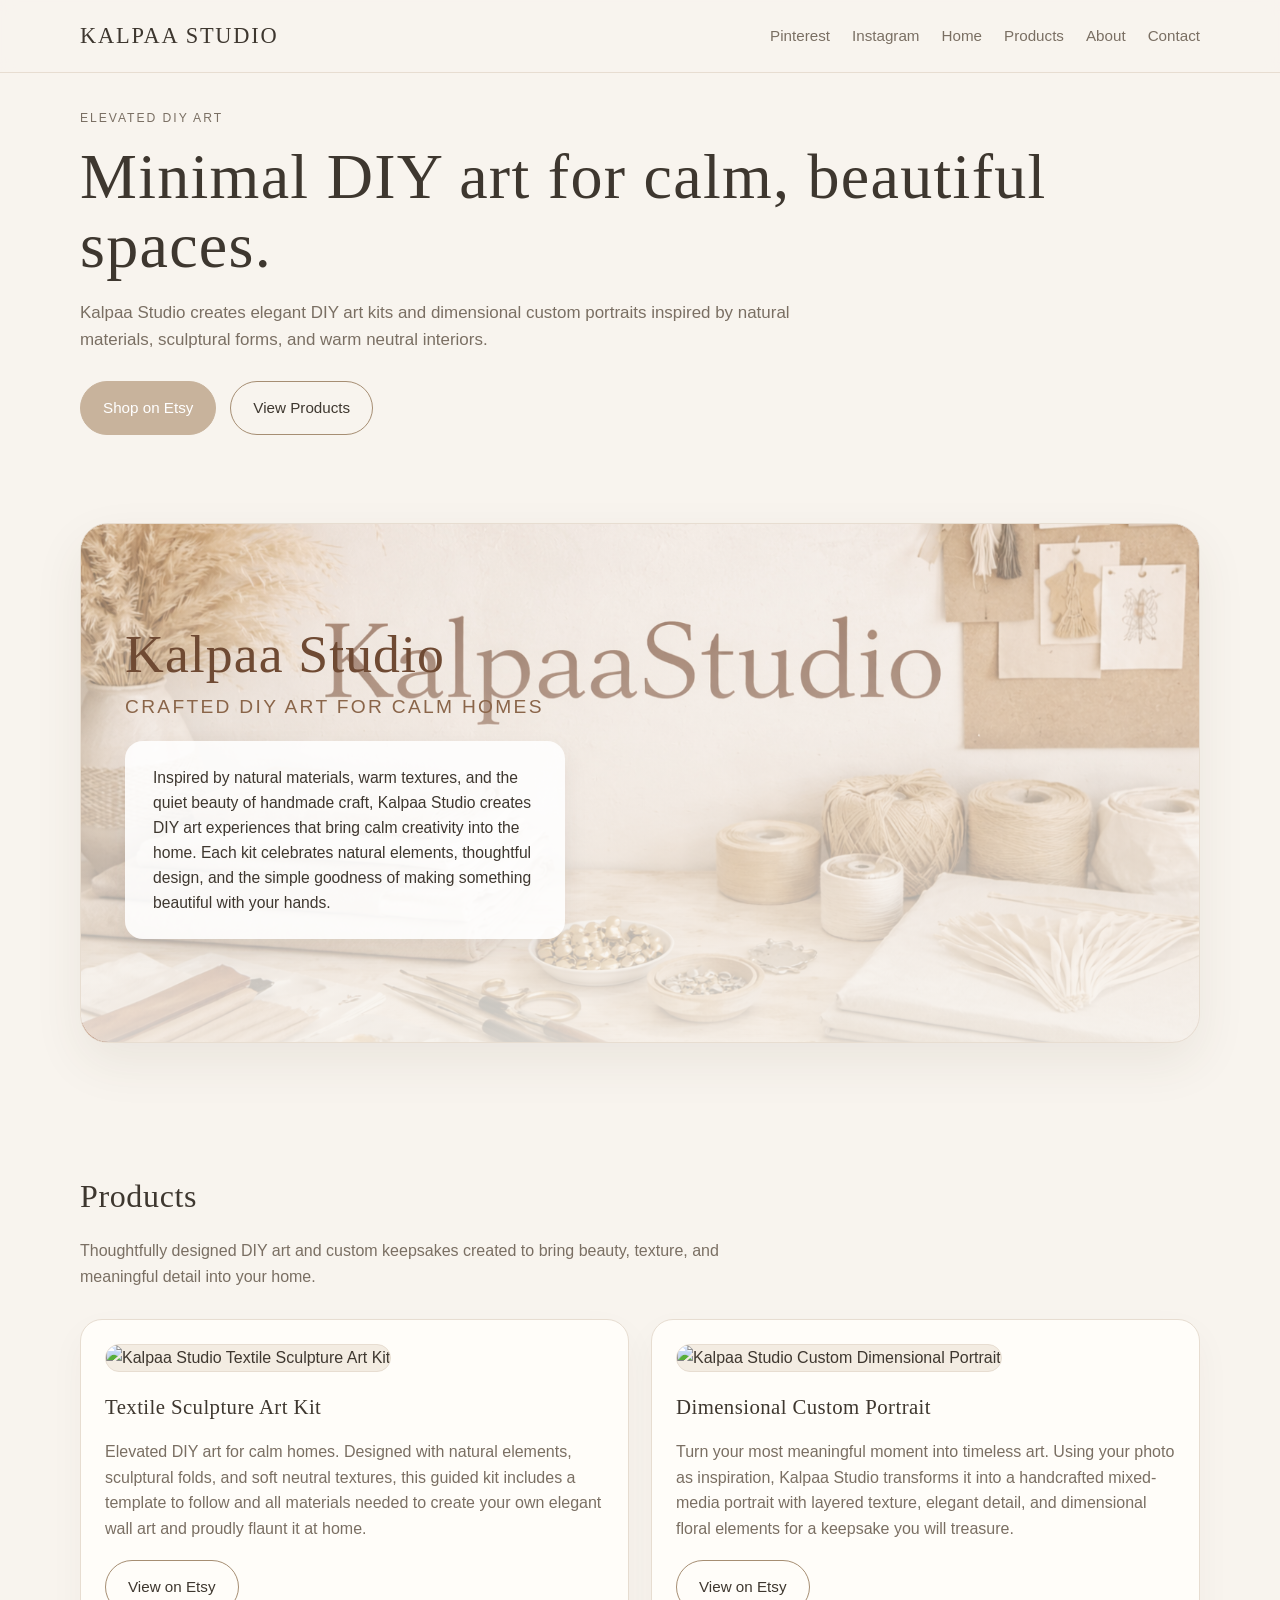
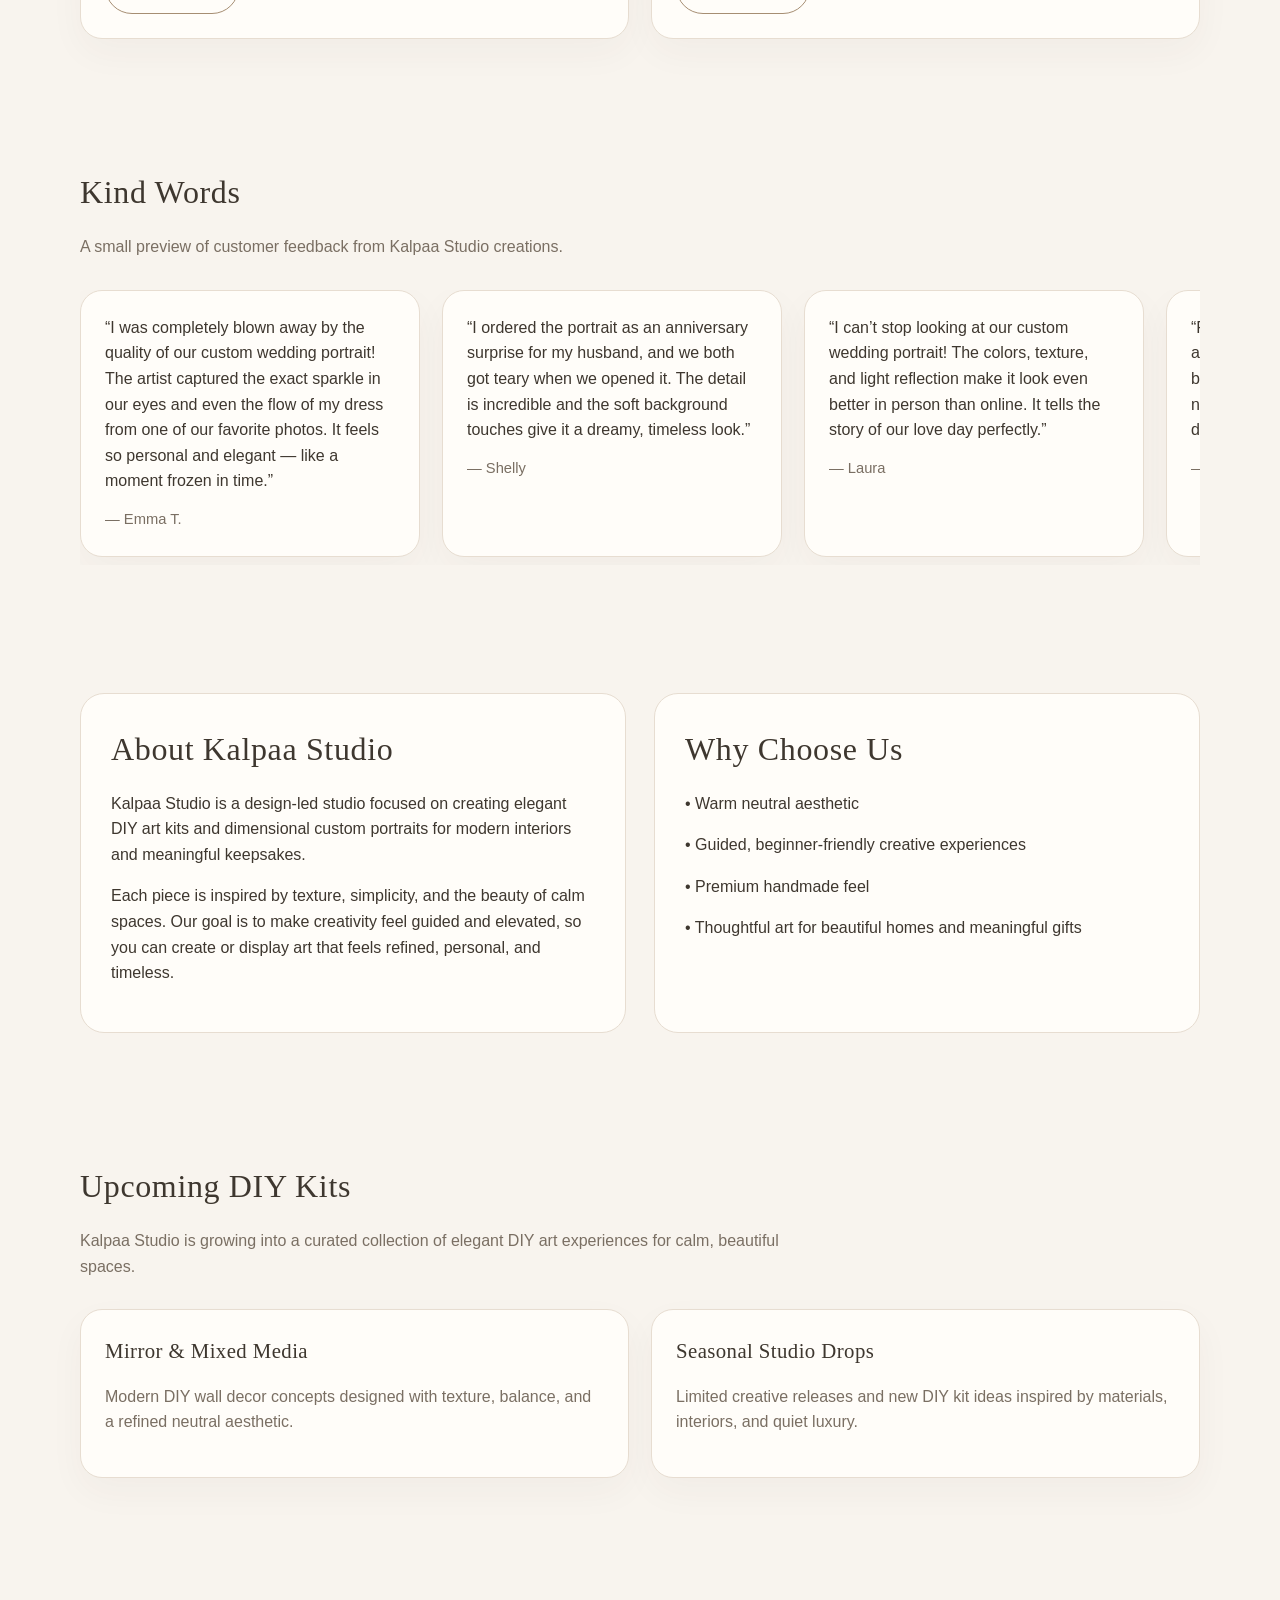
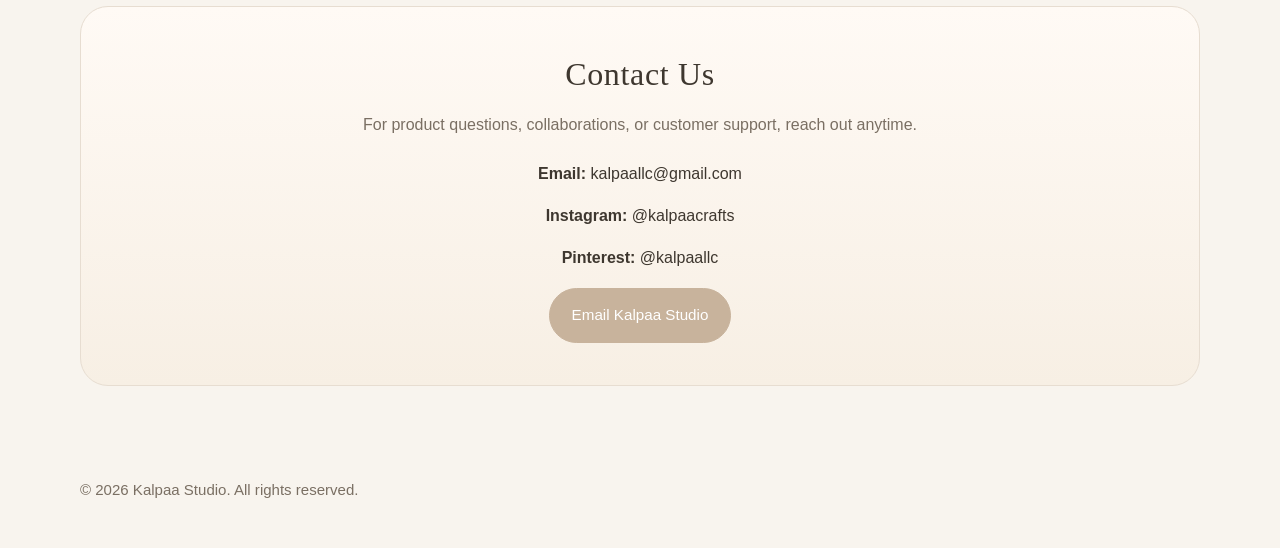
==== commit fb9b1824: "Update index.html" ====
--- a/index.html
+++ b/index.html
@@ -5,9 +5,9 @@
   <meta name="viewport" content="width=device-width, initial-scale=1.0" />
   <title>Kalpaa Studio</title>
   <meta name="description" content="Kalpaa Studio creates elegant DIY art kits inspired by natural materials, calm interiors, and modern handmade wall decor." />
-  <meta name="keywords" content="DIY art kits, DIY wall art kit, minimalist wall decor, handmade wall art kit, craft wall decor, DIY home decor kit" />
+  <meta name="keywords" content="DIY art kits, DIY wall art kit, minimalist wall decor, handmade wall art kit, craft wall decor, DIY home decor kit, custom dimensional portrait, wedding portrait art" />
   <meta property="og:title" content="Kalpaa Studio – Crafted DIY Art for Calm Homes" />
-  <meta property="og:description" content="Elegant DIY art kits inspired by natural textures, sculptural forms, and calm modern interiors." />
+  <meta property="og:description" content="Elegant DIY art kits and dimensional custom portraits inspired by natural textures, sculptural forms, and calm modern interiors." />
   <style>
     :root {
       --bg: #f8f4ee;
@@ -100,7 +100,7 @@
     }
 
     .hero p {
-      max-width: 540px;
+      max-width: 720px;
       color: var(--muted);
       font-size: 1.06rem;
       margin-bottom: 28px;
@@ -137,80 +137,62 @@
     }
 
     .hero-visual {
-  background-image: url('studio-banner.jpg');
-  background-size: cover;
-  background-position: center;
-  border: 1px solid var(--border);
-  border-radius: 28px;
-  min-height: 520px;
-  padding: 44px;
-  display: flex;
-  flex-direction: column;
-  justify-content: center;
-  box-shadow: 0 20px 50px rgba(79, 62, 41, 0.08);
-  position: relative;
-  overflow: hidden;
-}
-
-.hero-visual::before {
-  content: "";
-  position: absolute;
-  inset: 0;
-  background: linear-gradient(to top, rgba(248,244,238,0.84), rgba(248,244,238,0.30));
-}
-
-.hero-story {
-  position: relative;
-  z-index: 1;
-  background: rgba(255,255,255,0.88);
-  padding: 24px 28px;
-  border-radius: 18px;
-  max-width: 440px;
-  color: var(--text);
-  font-size: 0.98rem;
-  box-shadow: 0 10px 24px rgba(62, 55, 47, 0.08);
-}
-
-.hero-banner-title {
-  position: relative;
-  z-index: 1;
-  margin-bottom: 18px;
-  color: #6f4a33;
-}
-
-.hero-banner-title h2 {
-  font-family: Georgia, "Times New Roman", serif;
-  font-size: clamp(2.4rem, 4.2vw, 5rem);
-  line-height: 1.02;
-  margin-bottom: 10px;
-}
-
-.hero-banner-title p {
-  margin: 0;
-  font-size: clamp(0.95rem, 1.5vw, 1.2rem);
-  letter-spacing: 0.12em;
-  text-transform: uppercase;
-  color: #8a6549;
-}
-
-.hero-story {
-  background: rgba(255,255,255,0.85);
-  padding: 24px 28px;
-  border-radius: 16px;
-  max-width: 420px;
-  color: var(--text);
-  font-size: 0.98rem;
-}
-
-    .panel-set {
+      background-image: url('studio-banner.jpg');
+      background-size: cover;
+      background-position: center;
+      border: 1px solid var(--border);
+      border-radius: 28px;
+      min-height: 520px;
+      padding: 44px;
       display: flex;
-      gap: 16px;
-      align-items: center;
+      flex-direction: column;
       justify-content: center;
-      flex-wrap: nowrap;
-    }
-
-    
+      box-shadow: 0 20px 50px rgba(79, 62, 41, 0.08);
+      position: relative;
+      overflow: hidden;
+    }
+
+    .hero-visual::before {
+      content: "";
+      position: absolute;
+      inset: 0;
+      background: linear-gradient(to top, rgba(248,244,238,0.84), rgba(248,244,238,0.30));
+    }
+
+    .hero-banner-title {
+      position: relative;
+      z-index: 1;
+      margin-bottom: 18px;
+      color: #6f4a33;
+    }
+
+    .hero-banner-title h2 {
+      font-family: Georgia, "Times New Roman", serif;
+      font-size: clamp(2.4rem, 4.2vw, 5rem);
+      line-height: 1.02;
+      margin-bottom: 10px;
+    }
+
+    .hero-banner-title p {
+      margin: 0;
+      font-size: clamp(0.95rem, 1.5vw, 1.2rem);
+      letter-spacing: 0.12em;
+      text-transform: uppercase;
+      color: #8a6549;
+      max-width: none;
+    }
+
+    .hero-story {
+      position: relative;
+      z-index: 1;
+      background: rgba(255,255,255,0.88);
+      padding: 24px 28px;
+      border-radius: 18px;
+      max-width: 440px;
+      color: var(--text);
+      font-size: 0.98rem;
+      box-shadow: 0 10px 24px rgba(62, 55, 47, 0.08);
+    }
 
     section {
       padding: 64px 0;
@@ -229,7 +211,7 @@
 
     .cards {
       display: grid;
-      grid-template-columns: repeat(3, 1fr);
+      grid-template-columns: repeat(2, 1fr);
       gap: 22px;
     }
 
@@ -251,6 +233,20 @@
       margin-bottom: 18px;
     }
 
+    .product-card {
+      text-align: left;
+    }
+
+    .product-image {
+      width: 100%;
+      height: 260px;
+      object-fit: cover;
+      border-radius: 16px;
+      margin-bottom: 18px;
+      border: 1px solid var(--border);
+      background: #f3ece2;
+    }
+
     .about-grid {
       display: grid;
       grid-template-columns: 1fr 1fr;
@@ -263,6 +259,38 @@
       border: 1px solid var(--border);
       border-radius: 24px;
       padding: 30px;
+    }
+
+    .review-carousel {
+      overflow: hidden;
+      position: relative;
+    }
+
+    .review-track {
+      display: flex;
+      gap: 22px;
+      width: max-content;
+      animation: scrollReviews 40s linear infinite;
+      padding-bottom: 8px;
+    }
+
+    .review-card {
+      width: 340px;
+      background: var(--card);
+      border: 1px solid var(--border);
+      border-radius: 22px;
+      padding: 24px;
+      box-shadow: 0 14px 36px rgba(79, 62, 41, 0.04);
+    }
+
+    .review-card p {
+      margin: 0 0 12px;
+      color: var(--text);
+    }
+
+    .review-card span {
+      color: var(--muted);
+      font-size: 0.92rem;
     }
 
     .contact-box {
@@ -279,6 +307,11 @@
       font-size: 0.94rem;
     }
 
+    @keyframes scrollReviews {
+      from { transform: translateX(0); }
+      to { transform: translateX(-50%); }
+    }
+
     @media (max-width: 900px) {
       .cards,
       .about-grid {
@@ -295,29 +328,12 @@
       }
     }
 
-      .hero-visual {
-        min-height: 420px;
-      }
-
-      .hero-story {
-        max-width: 100%;
-      }
-    }
-
-      .hero-visual {
-        min-height: 340px;
-      }
-
-      .panel { width: 90px; height: 170px; }
-    }
-
     @media (max-width: 560px) {
       .nav { flex-direction: column; align-items: flex-start; }
       .nav-links { gap: 14px; }
       .hero { padding-top: 42px; }
-      .panel-set { gap: 10px; }
-      .panel { width: 74px; height: 140px; }
-      .fold.one, .fold.two, .fold.three { width: 56px; height: 100px; left: 9px; top: 20px; }
+      .review-card { width: 260px; }
+      .product-image { height: 220px; }
     }
   </style>
 </head>
@@ -326,10 +342,10 @@
     <div class="container nav">
       <a href="#home" class="brand">KALPAA STUDIO</a>
       <nav class="nav-links">
-        <a href="https://www.pinterest.com/kalpaallc" target="_blank">Pinterest</a>
-        <a href="https://www.instagram.com/kalpaacrafts/" target="_blank">Instagram</a>
+        <a href="https://www.pinterest.com/kalpaallc" target="_blank" rel="noopener noreferrer">Pinterest</a>
+        <a href="https://www.instagram.com/kalpaacrafts/" target="_blank" rel="noopener noreferrer">Instagram</a>
         <a href="#home">Home</a>
-        <a href="#product">Product</a>
+        <a href="#products">Products</a>
         <a href="#about">About</a>
         <a href="#contact">Contact</a>
       </nav>
@@ -343,12 +359,12 @@
           <div class="eyebrow">Elevated DIY art</div>
           <h1>Minimal DIY art for calm, beautiful spaces.</h1>
           <p>
-            Kalpaa Studio creates elegant DIY art kits inspired by natural materials,
-            sculptural forms, and warm neutral interiors.
+            Kalpaa Studio creates elegant DIY art kits and dimensional custom portraits inspired by
+            natural materials, sculptural forms, and warm neutral interiors.
           </p>
           <div class="buttons">
-            <a class="btn btn-primary" href="https://sweety441.etsy.com" target="_blank" rel="noopener noreferrer">Shop on Etsy</a>
-            <a class="btn btn-secondary" href="#product">View Product</a>
+            <a class="btn btn-primary" href="https://kalpaastudio.etsy.com" target="_blank" rel="noopener noreferrer">Shop on Etsy</a>
+            <a class="btn btn-secondary" href="#products">View Products</a>
           </div>
         </div>
       </div>
@@ -362,35 +378,97 @@
             <p>Crafted DIY Art for Calm Homes</p>
           </div>
           <div class="hero-story">
-            Inspired by natural materials, warm textures, and the quiet beauty of handmade craft, Kalpaa Studio creates DIY art experiences that bring calm creativity into the home. Each kit celebrates natural elements, thoughtful design, and the simple goodness of making something beautiful with your hands.
+            Inspired by natural materials, warm textures, and the quiet beauty of handmade craft,
+            Kalpaa Studio creates DIY art experiences that bring calm creativity into the home.
+            Each kit celebrates natural elements, thoughtful design, and the simple goodness of
+            making something beautiful with your hands.
           </div>
         </div>
       </div>
     </section>
 
-    <section id="product">
+    <section id="products">
       <div class="container">
-        <h2 class="section-title">Featured Product</h2>
+        <h2 class="section-title">Products</h2>
         <p class="section-subtitle">
-          A refined DIY art experience designed to help beginners create premium-looking DIY wall decor with guided structure and simple materials.
+          Thoughtfully designed DIY art and custom keepsakes created to bring beauty, texture,
+          and meaningful detail into your home.
         </p>
 
         <div class="cards">
-          <article class="card">
-            <h3>DIY Art Kit</h3>
-            <p>Create a soft, minimal handmade wall art piece with a calm neutral aesthetic.</p>
-            <a class="btn btn-secondary" href="https://sweety441.etsy.com" target="_blank" rel="noopener noreferrer">Buy on Etsy</a>
+          <article class="card product-card">
+            <img src="textile-art.jpg" alt="Kalpaa Studio Textile Sculpture Art Kit" class="product-image" />
+            <h3>Textile Sculpture Art Kit</h3>
+            <p>
+              Elevated DIY art for calm homes. Designed with natural elements, sculptural folds,
+              and soft neutral textures, this guided kit includes a template to follow and all
+              materials needed to create your own elegant wall art and proudly flaunt it at home.
+            </p>
+            <a class="btn btn-secondary" href="https://www.etsy.com/listing/4468575048/pleated-textile-sculpture-kit" target="_blank" rel="noopener noreferrer">View on Etsy</a>
           </article>
 
-          <article class="card">
-            <h3>Beginner Friendly</h3>
-            <p>Designed with guided placement so the process feels simple, elegant, and approachable.</p>
+          <article class="card product-card">
+            <img src="dimensional-portrait.jpg" alt="Kalpaa Studio Custom Dimensional Portrait" class="product-image" />
+            <h3>Dimensional Custom Portrait</h3>
+            <p>
+              Turn your most meaningful moment into timeless art. Using your photo as inspiration,
+              Kalpaa Studio transforms it into a handcrafted mixed-media portrait with layered
+              texture, elegant detail, and dimensional floral elements for a keepsake you will treasure.
+            </p>
+            <a class="btn btn-secondary" href="https://www.etsy.com/listing/4470791291/custom-3d-wedding-portrait-mixed-media" target="_blank" rel="noopener noreferrer">View on Etsy</a>
           </article>
-
-          <article class="card">
-            <h3>Premium Style</h3>
-            <p>Inspired by modern interiors, natural canvas texture, and architectural folds.</p>
-          </article>
+        </div>
+      </div>
+    </section>
+
+    <section id="reviews">
+      <div class="container">
+        <h2 class="section-title">Kind Words</h2>
+        <p class="section-subtitle">
+          A small preview of customer feedback from Kalpaa Studio creations.
+        </p>
+        <div class="review-carousel">
+          <div class="review-track">
+            <article class="review-card">
+              <p>“I was completely blown away by the quality of our custom wedding portrait! The artist captured the exact sparkle in our eyes and even the flow of my dress from one of our favorite photos. It feels so personal and elegant — like a moment frozen in time.”</p>
+              <span>— Emma T.</span>
+            </article>
+
+            <article class="review-card">
+              <p>“I ordered the portrait as an anniversary surprise for my husband, and we both got teary when we opened it. The detail is incredible and the soft background touches give it a dreamy, timeless look.”</p>
+              <span>— Shelly</span>
+            </article>
+
+            <article class="review-card">
+              <p>“I can’t stop looking at our custom wedding portrait! The colors, texture, and light reflection make it look even better in person than online. It tells the story of our love day perfectly.”</p>
+              <span>— Laura</span>
+            </article>
+
+            <article class="review-card">
+              <p>“From start to finish the experience was amazing. The artist communicated beautifully and the final piece captured not just our faces but the emotions of the day.”</p>
+              <span>— Sofia</span>
+            </article>
+
+            <article class="review-card">
+              <p>“I was completely blown away by the quality of our custom wedding portrait! The artist captured the exact sparkle in our eyes and even the flow of my dress from one of our favorite photos. It feels so personal and elegant — like a moment frozen in time.”</p>
+              <span>— Emma T.</span>
+            </article>
+
+            <article class="review-card">
+              <p>“I ordered the portrait as an anniversary surprise for my husband, and we both got teary when we opened it. The detail is incredible and the soft background touches give it a dreamy, timeless look.”</p>
+              <span>— Shelly</span>
+            </article>
+
+            <article class="review-card">
+              <p>“I can’t stop looking at our custom wedding portrait! The colors, texture, and light reflection make it look even better in person than online. It tells the story of our love day perfectly.”</p>
+              <span>— Laura</span>
+            </article>
+
+            <article class="review-card">
+              <p>“From start to finish the experience was amazing. The artist communicated beautifully and the final piece captured not just our faces but the emotions of the day.”</p>
+              <span>— Sofia</span>
+            </article>
+          </div>
         </div>
       </div>
     </section>
@@ -400,20 +478,43 @@
         <div class="about-box">
           <h2 class="section-title">About Kalpaa Studio</h2>
           <p>
-            Kalpaa Studio is a design-led studio focused on creating elegant DIY art kits for modern interiors.
-            Each piece is inspired by texture, simplicity, and the beauty of calm spaces.
+            Kalpaa Studio is a design-led studio focused on creating elegant DIY art kits and
+            dimensional custom portraits for modern interiors and meaningful keepsakes.
           </p>
           <p>
-            Our goal is to make creativity feel guided and elevated, so you can create art that looks refined without needing advanced artistic experience.
+            Each piece is inspired by texture, simplicity, and the beauty of calm spaces. Our goal
+            is to make creativity feel guided and elevated, so you can create or display art that
+            feels refined, personal, and timeless.
           </p>
         </div>
 
         <div class="about-box">
           <h2 class="section-title">Why Choose Us</h2>
           <p>• Warm neutral aesthetic</p>
-          <p>• Structured, guided designs</p>
-          <p>• Premium DIY experience</p>
-          <p>• Thoughtful art for beautiful homes</p>
+          <p>• Guided, beginner-friendly creative experiences</p>
+          <p>• Premium handmade feel</p>
+          <p>• Thoughtful art for beautiful homes and meaningful gifts</p>
+        </div>
+      </div>
+    </section>
+
+    <section id="upcoming">
+      <div class="container">
+        <h2 class="section-title">Upcoming DIY Kits</h2>
+        <p class="section-subtitle">
+          Kalpaa Studio is growing into a curated collection of elegant DIY art experiences for calm, beautiful spaces.
+        </p>
+
+        <div class="cards">
+          <article class="card">
+            <h3>Mirror & Mixed Media</h3>
+            <p>Modern DIY wall decor concepts designed with texture, balance, and a refined neutral aesthetic.</p>
+          </article>
+
+          <article class="card">
+            <h3>Seasonal Studio Drops</h3>
+            <p>Limited creative releases and new DIY kit ideas inspired by materials, interiors, and quiet luxury.</p>
+          </article>
         </div>
       </div>
     </section>
@@ -426,36 +527,11 @@
             For product questions, collaborations, or customer support, reach out anytime.
           </p>
           <p><strong>Email:</strong> kalpaallc@gmail.com</p>
-          <p><strong>Instagram:</strong> kalpaallc</p>
+          <p><strong>Instagram:</strong> @kalpaacrafts</p>
+          <p><strong>Pinterest:</strong> @kalpaallc</p>
           <div class="buttons" style="justify-content: center; margin-top: 18px;">
             <a class="btn btn-primary" href="mailto:kalpaallc@gmail.com">Email Kalpaa Studio</a>
           </div>
-        </div>
-      </div>
-    </section>
-
-    <section id="upcoming">
-      <div class="container">
-        <h2 class="section-title">Upcoming DIY Kits</h2>
-        <p class="section-subtitle">
-          Kalpaa Studio is growing into a curated collection of elegant DIY art experiences for calm, beautiful spaces.
-        </p>
-
-        <div class="cards">
-          <article class="card">
-            <h3>Mirror & Mixed Media</h3>
-            <p>Modern DIY wall decor concepts designed with texture, balance, and a refined neutral aesthetic.</p>
-          </article>
-
-          <article class="card">
-            <h3>Textured Surface Art</h3>
-            <p>Minimal handmade art projects that explore depth, softness, structure, and sculptural detail.</p>
-          </article>
-
-          <article class="card">
-            <h3>Seasonal Studio Drops</h3>
-            <p>Limited creative releases and new DIY kit ideas inspired by materials, interiors, and quiet luxury.</p>
-          </article>
         </div>
       </div>
     </section>
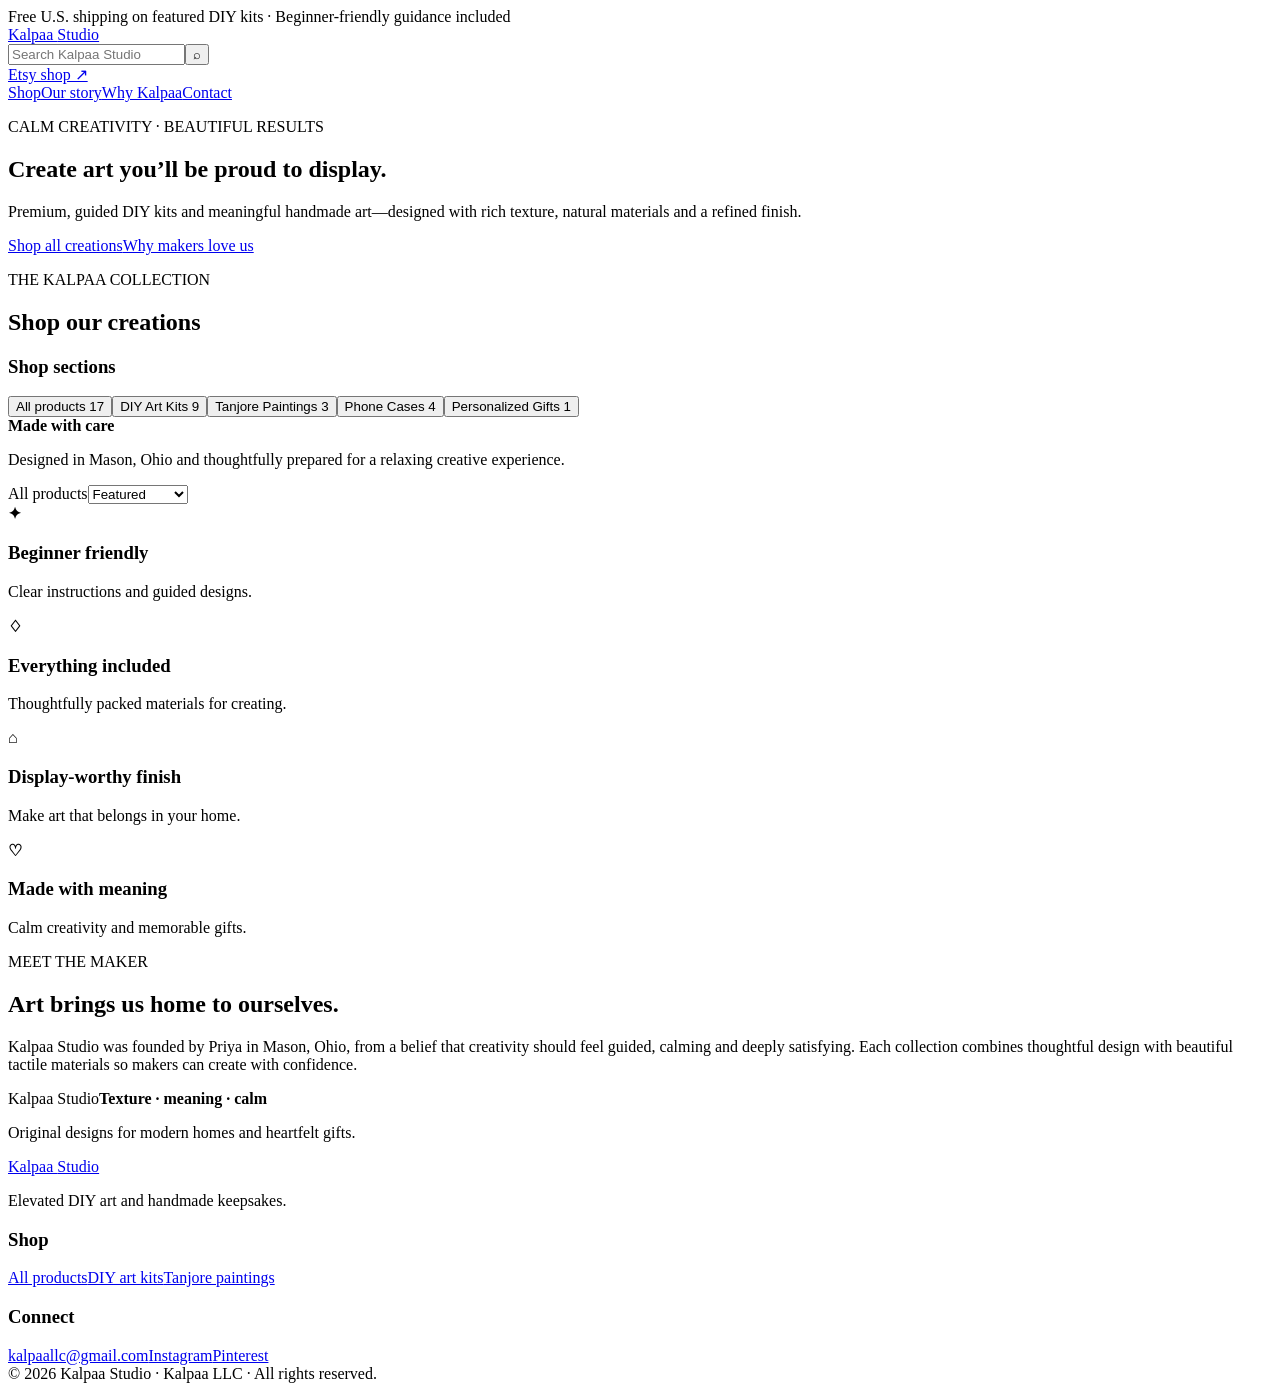
==== commit 0b5513d7: "Build marketplace-style storefront" ====
--- a/index.html
+++ b/index.html
@@ -1,546 +1,29 @@
-<!DOCTYPE html>
+<!doctype html>
 <html lang="en">
 <head>
-  <meta charset="UTF-8" />
-  <meta name="viewport" content="width=device-width, initial-scale=1.0" />
-  <title>Kalpaa Studio</title>
-  <meta name="description" content="Kalpaa Studio creates elegant DIY art kits inspired by natural materials, calm interiors, and modern handmade wall decor." />
-  <meta name="keywords" content="DIY art kits, DIY wall art kit, minimalist wall decor, handmade wall art kit, craft wall decor, DIY home decor kit, custom dimensional portrait, wedding portrait art" />
-  <meta property="og:title" content="Kalpaa Studio – Crafted DIY Art for Calm Homes" />
-  <meta property="og:description" content="Elegant DIY art kits and dimensional custom portraits inspired by natural textures, sculptural forms, and calm modern interiors." />
-  <style>
-    :root {
-      --bg: #f8f4ee;
-      --card: #fffdf9;
-      --text: #3e372f;
-      --muted: #7a6f63;
-      --accent: #c8b39c;
-      --accent-dark: #a68e73;
-      --border: #e7ddd1;
-    }
-
-    * { box-sizing: border-box; }
-
-    body {
-      margin: 0;
-      font-family: Arial, Helvetica, sans-serif;
-      background: var(--bg);
-      color: var(--text);
-      line-height: 1.6;
-    }
-
-    h1, h2, h3 {
-      font-family: Georgia, "Times New Roman", serif;
-      font-weight: 500;
-      letter-spacing: 0.02em;
-      margin-top: 0;
-    }
-
-    a { text-decoration: none; color: inherit; }
-
-    .container {
-      width: min(1120px, 92%);
-      margin: 0 auto;
-    }
-
-    header {
-      position: sticky;
-      top: 0;
-      background: rgba(248, 244, 238, 0.92);
-      backdrop-filter: blur(8px);
-      border-bottom: 1px solid var(--border);
-      z-index: 100;
-    }
-
-    .nav {
-      display: flex;
-      align-items: center;
-      justify-content: space-between;
-      padding: 18px 0;
-      gap: 20px;
-    }
-
-    .brand {
-      font-family: Georgia, "Times New Roman", serif;
-      font-size: 1.4rem;
-      letter-spacing: 0.08em;
-    }
-
-    .nav-links {
-      display: flex;
-      gap: 22px;
-      flex-wrap: wrap;
-      color: var(--muted);
-      font-size: 0.95rem;
-    }
-
-    .hero {
-      padding: 36px 0 24px;
-    }
-
-    .hero-grid {
-      display: grid;
-      grid-template-columns: 1fr;
-      gap: 36px;
-      align-items: start;
-    }
-
-    .eyebrow {
-      text-transform: uppercase;
-      letter-spacing: 0.16em;
-      font-size: 0.76rem;
-      color: var(--muted);
-      margin-bottom: 14px;
-    }
-
-    .hero h1 {
-      font-size: clamp(2.5rem, 5vw, 4.5rem);
-      line-height: 1.08;
-      margin-bottom: 18px;
-    }
-
-    .hero p {
-      max-width: 720px;
-      color: var(--muted);
-      font-size: 1.06rem;
-      margin-bottom: 28px;
-    }
-
-    .buttons {
-      display: flex;
-      gap: 14px;
-      flex-wrap: wrap;
-    }
-
-    .btn {
-      display: inline-block;
-      padding: 14px 22px;
-      border-radius: 999px;
-      border: 1px solid var(--accent-dark);
-      transition: 0.2s ease;
-      font-size: 0.95rem;
-    }
-
-    .btn-primary {
-      background: var(--accent);
-      color: white;
-      border-color: var(--accent);
-    }
-
-    .btn-primary:hover {
-      background: var(--accent-dark);
-      border-color: var(--accent-dark);
-    }
-
-    .btn-secondary:hover {
-      background: #f2e8dc;
-    }
-
-    .hero-visual {
-      background-image: url('studio-banner.jpg');
-      background-size: cover;
-      background-position: center;
-      border: 1px solid var(--border);
-      border-radius: 28px;
-      min-height: 520px;
-      padding: 44px;
-      display: flex;
-      flex-direction: column;
-      justify-content: center;
-      box-shadow: 0 20px 50px rgba(79, 62, 41, 0.08);
-      position: relative;
-      overflow: hidden;
-    }
-
-    .hero-visual::before {
-      content: "";
-      position: absolute;
-      inset: 0;
-      background: linear-gradient(to top, rgba(248,244,238,0.84), rgba(248,244,238,0.30));
-    }
-
-    .hero-banner-title {
-      position: relative;
-      z-index: 1;
-      margin-bottom: 18px;
-      color: #6f4a33;
-    }
-
-    .hero-banner-title h2 {
-      font-family: Georgia, "Times New Roman", serif;
-      font-size: clamp(2.4rem, 4.2vw, 5rem);
-      line-height: 1.02;
-      margin-bottom: 10px;
-    }
-
-    .hero-banner-title p {
-      margin: 0;
-      font-size: clamp(0.95rem, 1.5vw, 1.2rem);
-      letter-spacing: 0.12em;
-      text-transform: uppercase;
-      color: #8a6549;
-      max-width: none;
-    }
-
-    .hero-story {
-      position: relative;
-      z-index: 1;
-      background: rgba(255,255,255,0.88);
-      padding: 24px 28px;
-      border-radius: 18px;
-      max-width: 440px;
-      color: var(--text);
-      font-size: 0.98rem;
-      box-shadow: 0 10px 24px rgba(62, 55, 47, 0.08);
-    }
-
-    section {
-      padding: 64px 0;
-    }
-
-    .section-title {
-      font-size: 2rem;
-      margin-bottom: 12px;
-    }
-
-    .section-subtitle {
-      color: var(--muted);
-      max-width: 720px;
-      margin-bottom: 30px;
-    }
-
-    .cards {
-      display: grid;
-      grid-template-columns: repeat(2, 1fr);
-      gap: 22px;
-    }
-
-    .card {
-      background: var(--card);
-      border: 1px solid var(--border);
-      border-radius: 22px;
-      padding: 24px;
-      box-shadow: 0 14px 36px rgba(79, 62, 41, 0.04);
-    }
-
-    .card h3 {
-      margin-bottom: 10px;
-      font-size: 1.3rem;
-    }
-
-    .card p {
-      color: var(--muted);
-      margin-bottom: 18px;
-    }
-
-    .product-card {
-      text-align: left;
-    }
-
-    .product-image {
-      width: 100%;
-      height: 260px;
-      object-fit: cover;
-      border-radius: 16px;
-      margin-bottom: 18px;
-      border: 1px solid var(--border);
-      background: #f3ece2;
-    }
-
-    .about-grid {
-      display: grid;
-      grid-template-columns: 1fr 1fr;
-      gap: 28px;
-      align-items: stretch;
-    }
-
-    .about-box {
-      background: var(--card);
-      border: 1px solid var(--border);
-      border-radius: 24px;
-      padding: 30px;
-    }
-
-    .review-carousel {
-      overflow: hidden;
-      position: relative;
-    }
-
-    .review-track {
-      display: flex;
-      gap: 22px;
-      width: max-content;
-      animation: scrollReviews 40s linear infinite;
-      padding-bottom: 8px;
-    }
-
-    .review-card {
-      width: 340px;
-      background: var(--card);
-      border: 1px solid var(--border);
-      border-radius: 22px;
-      padding: 24px;
-      box-shadow: 0 14px 36px rgba(79, 62, 41, 0.04);
-    }
-
-    .review-card p {
-      margin: 0 0 12px;
-      color: var(--text);
-    }
-
-    .review-card span {
-      color: var(--muted);
-      font-size: 0.92rem;
-    }
-
-    .contact-box {
-      text-align: center;
-      background: linear-gradient(180deg, #fffaf5, #f7efe4);
-      border: 1px solid var(--border);
-      border-radius: 28px;
-      padding: 42px 24px;
-    }
-
-    footer {
-      padding: 28px 0 46px;
-      color: var(--muted);
-      font-size: 0.94rem;
-    }
-
-    @keyframes scrollReviews {
-      from { transform: translateX(0); }
-      to { transform: translateX(-50%); }
-    }
-
-    @media (max-width: 900px) {
-      .cards,
-      .about-grid {
-        grid-template-columns: 1fr;
-      }
-
-      .hero-visual {
-        min-height: 420px;
-        padding: 28px;
-      }
-
-      .hero-story {
-        max-width: 100%;
-      }
-    }
-
-    @media (max-width: 560px) {
-      .nav { flex-direction: column; align-items: flex-start; }
-      .nav-links { gap: 14px; }
-      .hero { padding-top: 42px; }
-      .review-card { width: 260px; }
-      .product-image { height: 220px; }
-    }
-  </style>
+  <meta charset="utf-8"><meta name="viewport" content="width=device-width,initial-scale=1">
+  <title>Kalpaa Studio | DIY Art Kits & Handmade Art</title>
+  <meta name="description" content="Shop beginner-friendly resin art kits, Tanjore paintings, personalized gifts and artist-designed phone cases from Kalpaa Studio.">
+  <link rel="preconnect" href="https://i.etsystatic.com"><link rel="stylesheet" href="styles.css">
+  <script src="products.js" defer></script><script src="store.js" defer></script>
 </head>
 <body>
-  <header>
-    <div class="container nav">
-      <a href="#home" class="brand">KALPAA STUDIO</a>
-      <nav class="nav-links">
-        <a href="https://www.pinterest.com/kalpaallc" target="_blank" rel="noopener noreferrer">Pinterest</a>
-        <a href="https://www.instagram.com/kalpaacrafts/" target="_blank" rel="noopener noreferrer">Instagram</a>
-        <a href="#home">Home</a>
-        <a href="#products">Products</a>
-        <a href="#about">About</a>
-        <a href="#contact">Contact</a>
-      </nav>
-    </div>
+  <div class="announcement">Free U.S. shipping on featured DIY kits · Beginner-friendly guidance included</div>
+  <header class="site-header">
+    <div class="header-main wrap"><a class="logo" href="index.html">Kalpaa <span>Studio</span></a><form class="search" id="searchForm"><input id="searchInput" type="search" placeholder="Search Kalpaa Studio" aria-label="Search products"><button aria-label="Search">⌕</button></form><a class="etsy-link" href="https://kalpaastudio.etsy.com" target="_blank" rel="noopener">Etsy shop ↗</a></div>
+    <nav class="top-nav wrap"><a href="#shop">Shop</a><a href="#about">Our story</a><a href="#why">Why Kalpaa</a><a href="#contact">Contact</a></nav>
   </header>
-
   <main>
-    <section class="hero" id="home">
-      <div class="container">
-        <div>
-          <div class="eyebrow">Elevated DIY art</div>
-          <h1>Minimal DIY art for calm, beautiful spaces.</h1>
-          <p>
-            Kalpaa Studio creates elegant DIY art kits and dimensional custom portraits inspired by
-            natural materials, sculptural forms, and warm neutral interiors.
-          </p>
-          <div class="buttons">
-            <a class="btn btn-primary" href="https://kalpaastudio.etsy.com" target="_blank" rel="noopener noreferrer">Shop on Etsy</a>
-            <a class="btn btn-secondary" href="#products">View Products</a>
-          </div>
-        </div>
+    <section class="hero"><div class="wrap hero-inner"><div class="hero-copy"><p class="eyebrow">CALM CREATIVITY · BEAUTIFUL RESULTS</p><h1>Create art you’ll be proud to display.</h1><p>Premium, guided DIY kits and meaningful handmade art—designed with rich texture, natural materials and a refined finish.</p><div class="hero-actions"><a class="button primary" href="#shop">Shop all creations</a><a class="button ghost" href="#why">Why makers love us</a></div></div><div class="hero-art" role="img" aria-label="Kalpaa Studio mixed-media art"></div></div></section>
+    <section class="shop-section wrap" id="shop">
+      <div class="shop-heading"><div><p class="eyebrow">THE KALPAA COLLECTION</p><h2>Shop our creations</h2></div><p id="resultCount"></p></div>
+      <div class="market-layout">
+        <aside class="filters"><h3>Shop sections</h3><button class="filter active" data-category="All">All products <span>17</span></button><button class="filter" data-category="DIY Art Kits">DIY Art Kits <span>9</span></button><button class="filter" data-category="Tanjore Paintings">Tanjore Paintings <span>3</span></button><button class="filter" data-category="Phone Cases">Phone Cases <span>4</span></button><button class="filter" data-category="Personalized Gifts">Personalized Gifts <span>1</span></button><div class="filter-note"><strong>Made with care</strong><p>Designed in Mason, Ohio and thoughtfully prepared for a relaxing creative experience.</p></div></aside>
+        <section class="catalog"><div class="catalog-toolbar"><span id="categoryTitle">All products</span><select id="sortSelect"><option value="featured">Featured</option><option value="price-asc">Lowest price</option><option value="price-desc">Highest price</option><option value="name">Name A–Z</option></select></div><div class="product-grid" id="productGrid"></div><div class="empty-state" id="emptyState" hidden><h3>No products found</h3><p>Try another search or browse all products.</p><button class="button primary" id="clearSearch">View all products</button></div></section>
       </div>
     </section>
-
-    <section>
-      <div class="container hero-grid">
-        <div class="hero-visual" aria-label="Kalpaa Studio natural materials studio">
-          <div class="hero-banner-title">
-            <h2>Kalpaa Studio</h2>
-            <p>Crafted DIY Art for Calm Homes</p>
-          </div>
-          <div class="hero-story">
-            Inspired by natural materials, warm textures, and the quiet beauty of handmade craft,
-            Kalpaa Studio creates DIY art experiences that bring calm creativity into the home.
-            Each kit celebrates natural elements, thoughtful design, and the simple goodness of
-            making something beautiful with your hands.
-          </div>
-        </div>
-      </div>
-    </section>
-
-    <section id="products">
-      <div class="container">
-        <h2 class="section-title">Products</h2>
-        <p class="section-subtitle">
-          Thoughtfully designed DIY art and custom keepsakes created to bring beauty, texture,
-          and meaningful detail into your home.
-        </p>
-
-        <div class="cards">
-          <article class="card product-card">
-            <img src="textile-art.jpg" alt="Kalpaa Studio Textile Sculpture Art Kit" class="product-image" />
-            <h3>Textile Sculpture Art Kit</h3>
-            <p>
-              Elevated DIY art for calm homes. Designed with natural elements, sculptural folds,
-              and soft neutral textures, this guided kit includes a template to follow and all
-              materials needed to create your own elegant wall art and proudly flaunt it at home.
-            </p>
-            <a class="btn btn-secondary" href="https://www.etsy.com/listing/4468575048/pleated-textile-sculpture-kit" target="_blank" rel="noopener noreferrer">View on Etsy</a>
-          </article>
-
-          <article class="card product-card">
-            <img src="dimensional-portrait.jpg" alt="Kalpaa Studio Custom Dimensional Portrait" class="product-image" />
-            <h3>Dimensional Custom Portrait</h3>
-            <p>
-              Turn your most meaningful moment into timeless art. Using your photo as inspiration,
-              Kalpaa Studio transforms it into a handcrafted mixed-media portrait with layered
-              texture, elegant detail, and dimensional floral elements for a keepsake you will treasure.
-            </p>
-            <a class="btn btn-secondary" href="https://www.etsy.com/listing/4470791291/custom-3d-wedding-portrait-mixed-media" target="_blank" rel="noopener noreferrer">View on Etsy</a>
-          </article>
-        </div>
-      </div>
-    </section>
-
-    <section id="reviews">
-      <div class="container">
-        <h2 class="section-title">Kind Words</h2>
-        <p class="section-subtitle">
-          A small preview of customer feedback from Kalpaa Studio creations.
-        </p>
-        <div class="review-carousel">
-          <div class="review-track">
-            <article class="review-card">
-              <p>“I was completely blown away by the quality of our custom wedding portrait! The artist captured the exact sparkle in our eyes and even the flow of my dress from one of our favorite photos. It feels so personal and elegant — like a moment frozen in time.”</p>
-              <span>— Emma T.</span>
-            </article>
-
-            <article class="review-card">
-              <p>“I ordered the portrait as an anniversary surprise for my husband, and we both got teary when we opened it. The detail is incredible and the soft background touches give it a dreamy, timeless look.”</p>
-              <span>— Shelly</span>
-            </article>
-
-            <article class="review-card">
-              <p>“I can’t stop looking at our custom wedding portrait! The colors, texture, and light reflection make it look even better in person than online. It tells the story of our love day perfectly.”</p>
-              <span>— Laura</span>
-            </article>
-
-            <article class="review-card">
-              <p>“From start to finish the experience was amazing. The artist communicated beautifully and the final piece captured not just our faces but the emotions of the day.”</p>
-              <span>— Sofia</span>
-            </article>
-
-            <article class="review-card">
-              <p>“I was completely blown away by the quality of our custom wedding portrait! The artist captured the exact sparkle in our eyes and even the flow of my dress from one of our favorite photos. It feels so personal and elegant — like a moment frozen in time.”</p>
-              <span>— Emma T.</span>
-            </article>
-
-            <article class="review-card">
-              <p>“I ordered the portrait as an anniversary surprise for my husband, and we both got teary when we opened it. The detail is incredible and the soft background touches give it a dreamy, timeless look.”</p>
-              <span>— Shelly</span>
-            </article>
-
-            <article class="review-card">
-              <p>“I can’t stop looking at our custom wedding portrait! The colors, texture, and light reflection make it look even better in person than online. It tells the story of our love day perfectly.”</p>
-              <span>— Laura</span>
-            </article>
-
-            <article class="review-card">
-              <p>“From start to finish the experience was amazing. The artist communicated beautifully and the final piece captured not just our faces but the emotions of the day.”</p>
-              <span>— Sofia</span>
-            </article>
-          </div>
-        </div>
-      </div>
-    </section>
-
-    <section id="about">
-      <div class="container about-grid">
-        <div class="about-box">
-          <h2 class="section-title">About Kalpaa Studio</h2>
-          <p>
-            Kalpaa Studio is a design-led studio focused on creating elegant DIY art kits and
-            dimensional custom portraits for modern interiors and meaningful keepsakes.
-          </p>
-          <p>
-            Each piece is inspired by texture, simplicity, and the beauty of calm spaces. Our goal
-            is to make creativity feel guided and elevated, so you can create or display art that
-            feels refined, personal, and timeless.
-          </p>
-        </div>
-
-        <div class="about-box">
-          <h2 class="section-title">Why Choose Us</h2>
-          <p>• Warm neutral aesthetic</p>
-          <p>• Guided, beginner-friendly creative experiences</p>
-          <p>• Premium handmade feel</p>
-          <p>• Thoughtful art for beautiful homes and meaningful gifts</p>
-        </div>
-      </div>
-    </section>
-
-    <section id="upcoming">
-      <div class="container">
-        <h2 class="section-title">Upcoming DIY Kits</h2>
-        <p class="section-subtitle">
-          Kalpaa Studio is growing into a curated collection of elegant DIY art experiences for calm, beautiful spaces.
-        </p>
-
-        <div class="cards">
-          <article class="card">
-            <h3>Mirror & Mixed Media</h3>
-            <p>Modern DIY wall decor concepts designed with texture, balance, and a refined neutral aesthetic.</p>
-          </article>
-
-          <article class="card">
-            <h3>Seasonal Studio Drops</h3>
-            <p>Limited creative releases and new DIY kit ideas inspired by materials, interiors, and quiet luxury.</p>
-          </article>
-        </div>
-      </div>
-    </section>
-
-    <section id="contact">
-      <div class="container">
-        <div class="contact-box">
-          <h2 class="section-title">Contact Us</h2>
-          <p class="section-subtitle" style="margin: 0 auto 24px;">
-            For product questions, collaborations, or customer support, reach out anytime.
-          </p>
-          <p><strong>Email:</strong> kalpaallc@gmail.com</p>
-          <p><strong>Instagram:</strong> @kalpaacrafts</p>
-          <p><strong>Pinterest:</strong> @kalpaallc</p>
-          <div class="buttons" style="justify-content: center; margin-top: 18px;">
-            <a class="btn btn-primary" href="mailto:kalpaallc@gmail.com">Email Kalpaa Studio</a>
-          </div>
-        </div>
-      </div>
-    </section>
+    <section class="value-strip" id="why"><div class="wrap values"><div><b>✦</b><h3>Beginner friendly</h3><p>Clear instructions and guided designs.</p></div><div><b>♢</b><h3>Everything included</h3><p>Thoughtfully packed materials for creating.</p></div><div><b>⌂</b><h3>Display-worthy finish</h3><p>Make art that belongs in your home.</p></div><div><b>♡</b><h3>Made with meaning</h3><p>Calm creativity and memorable gifts.</p></div></div></section>
+    <section class="story wrap" id="about"><div><p class="eyebrow">MEET THE MAKER</p><h2>Art brings us home to ourselves.</h2><p>Kalpaa Studio was founded by Priya in Mason, Ohio, from a belief that creativity should feel guided, calming and deeply satisfying. Each collection combines thoughtful design with beautiful tactile materials so makers can create with confidence.</p></div><div class="story-card"><span>Kalpaa Studio</span><strong>Texture · meaning · calm</strong><p>Original designs for modern homes and heartfelt gifts.</p></div></section>
   </main>
-
-  <footer>
-    <div class="container">
-      © 2026 Kalpaa Studio. All rights reserved.
-    </div>
-  </footer>
-</body>
-</html>
+  <footer id="contact"><div class="wrap footer-grid"><div><a class="logo light" href="index.html">Kalpaa <span>Studio</span></a><p>Elevated DIY art and handmade keepsakes.</p></div><div><h3>Shop</h3><a href="#shop">All products</a><a href="#shop">DIY art kits</a><a href="#shop">Tanjore paintings</a></div><div><h3>Connect</h3><a href="mailto:kalpaallc@gmail.com">kalpaallc@gmail.com</a><a href="https://www.instagram.com/kalpaacrafts/">Instagram</a><a href="https://www.pinterest.com/kalpaallc">Pinterest</a></div></div><div class="wrap copyright">© 2026 Kalpaa Studio · Kalpaa LLC · All rights reserved.</div></footer>
+</body></html>
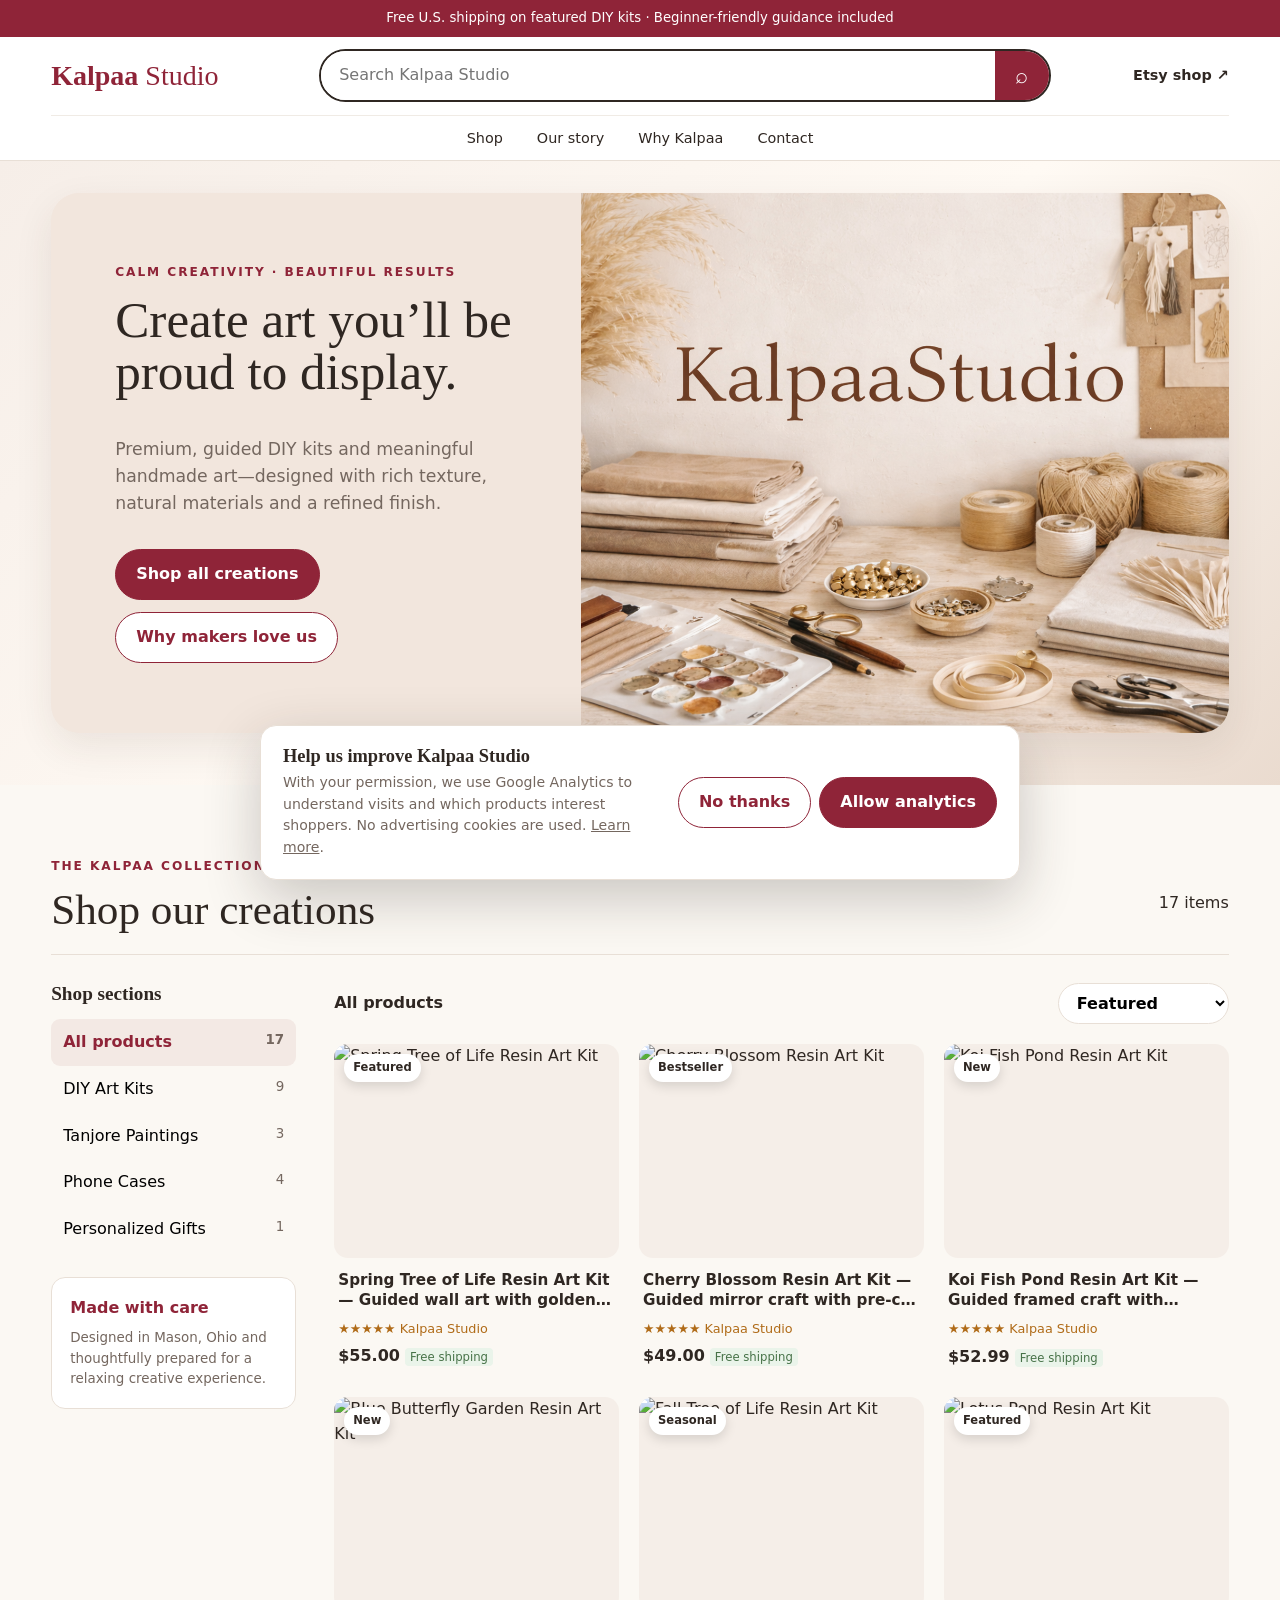
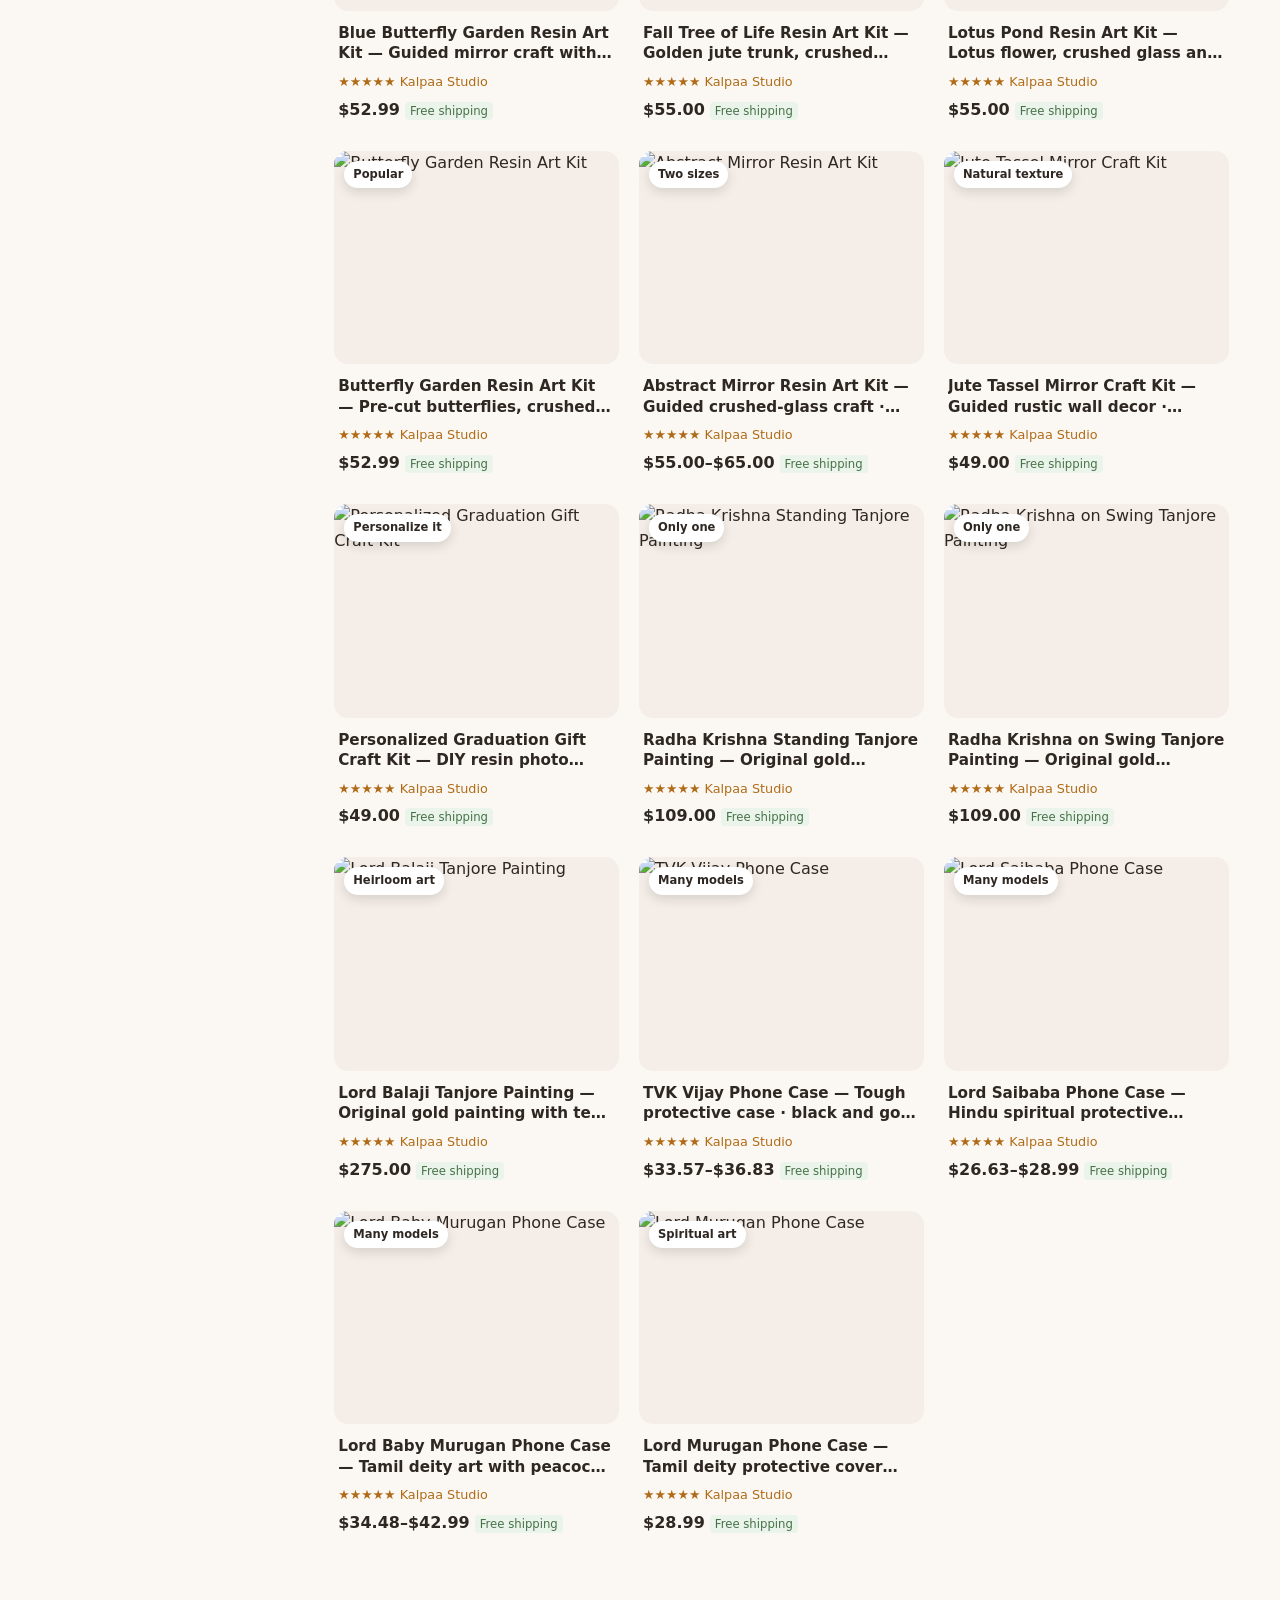
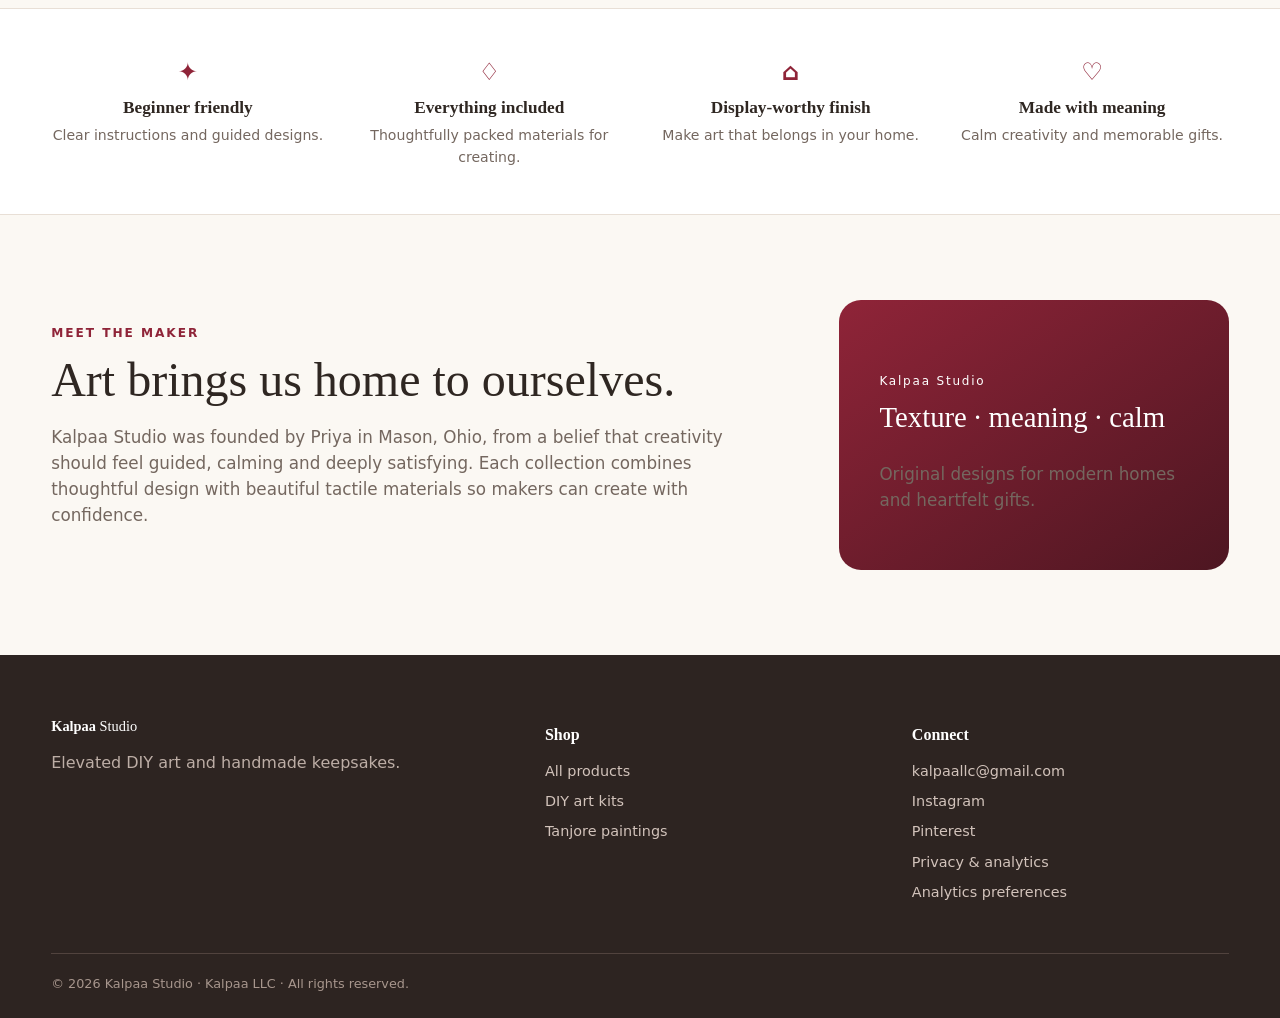
==== commit d15771b0: "Connect analytics consent and privacy controls" ====
--- a/index.html
+++ b/index.html
@@ -4,8 +4,8 @@
   <meta charset="utf-8"><meta name="viewport" content="width=device-width,initial-scale=1">
   <title>Kalpaa Studio | DIY Art Kits & Handmade Art</title>
   <meta name="description" content="Shop beginner-friendly resin art kits, Tanjore paintings, personalized gifts and artist-designed phone cases from Kalpaa Studio.">
-  <link rel="preconnect" href="https://i.etsystatic.com"><link rel="stylesheet" href="styles.css">
-  <script src="products.js" defer></script><script src="store.js" defer></script>
+  <link rel="preconnect" href="https://i.etsystatic.com"><link rel="stylesheet" href="styles.css"><link rel="stylesheet" href="analytics.css">
+  <script src="products.js" defer></script><script src="store.js" defer></script><script src="analytics.js" defer></script>
 </head>
 <body>
   <div class="announcement">Free U.S. shipping on featured DIY kits · Beginner-friendly guidance included</div>
@@ -25,5 +25,5 @@
     <section class="value-strip" id="why"><div class="wrap values"><div><b>✦</b><h3>Beginner friendly</h3><p>Clear instructions and guided designs.</p></div><div><b>♢</b><h3>Everything included</h3><p>Thoughtfully packed materials for creating.</p></div><div><b>⌂</b><h3>Display-worthy finish</h3><p>Make art that belongs in your home.</p></div><div><b>♡</b><h3>Made with meaning</h3><p>Calm creativity and memorable gifts.</p></div></div></section>
     <section class="story wrap" id="about"><div><p class="eyebrow">MEET THE MAKER</p><h2>Art brings us home to ourselves.</h2><p>Kalpaa Studio was founded by Priya in Mason, Ohio, from a belief that creativity should feel guided, calming and deeply satisfying. Each collection combines thoughtful design with beautiful tactile materials so makers can create with confidence.</p></div><div class="story-card"><span>Kalpaa Studio</span><strong>Texture · meaning · calm</strong><p>Original designs for modern homes and heartfelt gifts.</p></div></section>
   </main>
-  <footer id="contact"><div class="wrap footer-grid"><div><a class="logo light" href="index.html">Kalpaa <span>Studio</span></a><p>Elevated DIY art and handmade keepsakes.</p></div><div><h3>Shop</h3><a href="#shop">All products</a><a href="#shop">DIY art kits</a><a href="#shop">Tanjore paintings</a></div><div><h3>Connect</h3><a href="mailto:kalpaallc@gmail.com">kalpaallc@gmail.com</a><a href="https://www.instagram.com/kalpaacrafts/">Instagram</a><a href="https://www.pinterest.com/kalpaallc">Pinterest</a></div></div><div class="wrap copyright">© 2026 Kalpaa Studio · Kalpaa LLC · All rights reserved.</div></footer>
+  <footer id="contact"><div class="wrap footer-grid"><div><a class="logo light" href="index.html">Kalpaa <span>Studio</span></a><p>Elevated DIY art and handmade keepsakes.</p></div><div><h3>Shop</h3><a href="#shop">All products</a><a href="#shop">DIY art kits</a><a href="#shop">Tanjore paintings</a></div><div><h3>Connect</h3><a href="mailto:kalpaallc@gmail.com">kalpaallc@gmail.com</a><a href="https://www.instagram.com/kalpaacrafts/">Instagram</a><a href="https://www.pinterest.com/kalpaallc">Pinterest</a><a href="privacy.html">Privacy & analytics</a><button class="footer-link" type="button" data-analytics-settings>Analytics preferences</button></div></div><div class="wrap copyright">© 2026 Kalpaa Studio · Kalpaa LLC · All rights reserved.</div></footer>
 </body></html>
--- a/styles.css
+++ b/styles.css
@@ -0,0 +1 @@
+:root{--ink:#2f2722;--muted:#74675f;--cream:#fbf8f3;--paper:#fff;--line:#e8dfd6;--wine:#8f2438;--dark:#6f1729;--soft:#f3e9e4;--shadow:0 14px 38px #422a2117}*{box-sizing:border-box}html{scroll-behavior:smooth}body{margin:0;color:var(--ink);background:var(--cream);font-family:Inter,system-ui,sans-serif;line-height:1.55}a{color:inherit;text-decoration:none}button,input,select{font:inherit}.wrap{width:min(1240px,92%);margin:auto}.announcement{background:var(--wine);color:#fff;text-align:center;padding:8px 16px;font-size:.83rem}.site-header{background:#fffffff7;position:sticky;top:0;z-index:20;border-bottom:1px solid var(--line)}.header-main{min-height:78px;display:grid;grid-template-columns:240px 1fr 150px;align-items:center;gap:28px}.logo{font:700 1.75rem Georgia,serif;color:var(--wine)}.logo span{font-weight:400}.search{display:flex;border:2px solid var(--ink);border-radius:999px;overflow:hidden;background:#fff}.search input{border:0;outline:0;flex:1;padding:12px 18px;min-width:100px}.search button{border:0;background:var(--wine);color:white;width:54px;cursor:pointer;font-size:1.4rem}.etsy-link{text-align:right;font-weight:700;font-size:.9rem}.top-nav{display:flex;justify-content:center;gap:34px;padding:11px 0;border-top:1px solid #f0ebe5;font-size:.9rem}.top-nav a:hover{color:var(--wine)}.hero{padding:32px 0 52px;background:linear-gradient(135deg,#f6eee8,#fffaf4 55%,#eadbcf)}.hero-inner{display:grid;grid-template-columns:.9fr 1.1fr;min-height:500px;overflow:hidden;border-radius:28px;background:#f2e6dd;box-shadow:var(--shadow)}.hero-copy{padding:70px 64px;display:flex;flex-direction:column;justify-content:center}.eyebrow{margin:0 0 12px;color:var(--wine);font-size:.76rem;font-weight:800;letter-spacing:.16em}.hero h1,.shop-heading h2,.story h2{font:500 clamp(2.35rem,4vw,4.8rem)/1.03 Georgia,serif;margin:0 0 20px}.hero-copy>p:not(.eyebrow){font-size:1.08rem;color:var(--muted)}.hero-actions{display:flex;gap:12px;flex-wrap:wrap;margin-top:15px}.button{display:inline-flex;align-items:center;justify-content:center;border-radius:999px;padding:12px 20px;border:1px solid var(--wine);cursor:pointer;font-weight:750}.primary{background:var(--wine);color:#fff}.primary:hover{background:var(--dark)}.ghost,.secondary{background:#fff;color:var(--wine)}.hero-art{min-height:500px;background:url('studio-banner.jpg') center/cover no-repeat}.shop-section{padding:72px 0}.shop-heading{display:flex;align-items:end;justify-content:space-between;border-bottom:1px solid var(--line);padding-bottom:22px;margin-bottom:28px}.shop-heading h2{font-size:2.7rem;margin:0}.market-layout{display:grid;grid-template-columns:245px 1fr;gap:38px}.filters{align-self:start;position:sticky;top:145px}.filters h3{font:600 1.2rem Georgia,serif;margin:0 0 14px}.filter{width:100%;border:0;border-radius:9px;background:transparent;padding:11px 12px;text-align:left;display:flex;justify-content:space-between;cursor:pointer}.filter:hover,.filter.active{background:var(--soft)}.filter.active{color:var(--wine);font-weight:800}.filter span{color:var(--muted);font-size:.84rem}.filter-note{margin-top:24px;padding:18px;border:1px solid var(--line);border-radius:14px;background:#fff}.filter-note strong{color:var(--wine)}.filter-note p{font-size:.84rem;color:var(--muted);margin:7px 0 0}.catalog-toolbar{display:flex;justify-content:space-between;align-items:center;margin-bottom:20px;font-weight:750}.catalog-toolbar select{border:1px solid var(--line);background:#fff;border-radius:999px;padding:9px 14px}.product-grid{display:grid;grid-template-columns:repeat(3,minmax(0,1fr));gap:28px 20px}.product-photo-wrap{position:relative;border-radius:14px;overflow:hidden;background:#f5eee8;aspect-ratio:4/3}.product-photo{width:100%;height:100%;object-fit:contain;object-position:center;transition:.3s}.product-card:hover .product-photo{transform:scale(1.025)}.badge{position:absolute;left:10px;top:10px;background:#fff;border-radius:999px;padding:5px 9px;font-size:.72rem;font-weight:800;box-shadow:0 4px 12px #0002}.product-info{padding:12px 4px 0}.product-info h3{font-size:.95rem;line-height:1.35;margin:0 0 8px;font-weight:650;display:-webkit-box;-webkit-line-clamp:2;-webkit-box-orient:vertical;overflow:hidden}.stars{color:#b06b18;font-size:.8rem;margin-bottom:6px}.price{font-weight:850}.shipping{font-size:.73rem;color:#477248;background:#eaf4ea;border-radius:4px;padding:2px 5px;margin-left:5px}.empty-state{text-align:center;padding:70px 20px;background:#fff;border:1px solid var(--line);border-radius:18px}.value-strip{background:#fff;border-block:1px solid var(--line)}.values{display:grid;grid-template-columns:repeat(4,1fr);padding:45px 0;gap:28px;text-align:center}.values b{font-size:1.5rem;color:var(--wine)}.values h3{font:600 1.08rem Georgia,serif;margin:7px 0}.values p{color:var(--muted);font-size:.88rem;margin:0}.story{display:grid;grid-template-columns:1.3fr .7fr;gap:65px;align-items:center;padding:85px 0}.story h2{font-size:3rem}.story>div>p:not(.eyebrow){color:var(--muted);font-size:1.05rem}.story-card{min-height:270px;border-radius:22px;background:linear-gradient(145deg,var(--wine),#4d1621);color:#fff;padding:40px;display:flex;flex-direction:column;justify-content:end}.story-card span{letter-spacing:.15em;font-size:.75rem}.story-card strong{font:500 1.8rem Georgia,serif;margin:10px 0}footer{background:#2d2421;color:#e9ded6;padding:55px 0 24px}.footer-grid{display:grid;grid-template-columns:1.4fr 1fr 1fr;gap:50px}.logo.light{color:#fff}.footer-grid h3{font:600 1rem Georgia,serif;color:#fff}.footer-grid a{display:block;margin:8px 0;color:#d2c3bb;font-size:.9rem}.footer-grid p{color:#bdaea6}.copyright{border-top:1px solid #51433e;margin-top:42px;padding-top:20px;color:#a7968d;font-size:.8rem}.detail-main{padding:42px 0 80px}.breadcrumbs{font-size:.86rem;color:var(--muted);margin-bottom:24px}.detail-layout{display:grid;grid-template-columns:1.08fr .92fr;gap:55px;align-items:start}.gallery-main{width:100%;aspect-ratio:4/3;object-fit:contain;object-position:center;border-radius:18px;background:#f5eee8}.detail-panel{position:sticky;top:150px}.detail-panel .category{color:var(--wine);font-weight:800;font-size:.8rem;text-transform:uppercase;letter-spacing:.1em}.detail-panel h1{font:500 clamp(1.8rem,3vw,2.8rem)/1.16 Georgia,serif;margin:10px 0 15px}.detail-price{font-size:1.55rem;font-weight:850;margin:18px 0}.stock{color:#467548}.detail-copy{color:var(--muted)}.purchase{display:grid;gap:10px;margin:25px 0}.purchase .button{width:100%;padding:15px}.trust,.detail-box{border:1px solid var(--line);border-radius:14px;background:#fff}.trust details{padding:15px 17px;border-bottom:1px solid var(--line)}.trust details:last-child{border:0}.trust summary{cursor:pointer;font-weight:750}.trust p,.trust li{color:var(--muted);font-size:.9rem}.detail-sections{margin-top:30px;display:grid;gap:18px}.detail-box{padding:24px}.detail-box h2{font:600 1.35rem Georgia,serif;margin-top:0}@media(max-width:960px){.header-main{grid-template-columns:180px 1fr}.etsy-link{display:none}.hero-inner,.detail-layout{grid-template-columns:1fr}.hero-copy{padding:48px 38px}.market-layout{grid-template-columns:1fr}.filters{position:static;display:flex;gap:8px;overflow:auto}.filters h3,.filter-note{display:none}.filter{width:auto;white-space:nowrap;border:1px solid var(--line)}.product-grid{grid-template-columns:repeat(2,1fr)}.detail-panel{position:static}.values{grid-template-columns:repeat(2,1fr)}.story{grid-template-columns:1fr}.footer-grid{grid-template-columns:1fr 1fr}}@media(max-width:620px){.site-header{position:static}.header-main{grid-template-columns:1fr;gap:12px;padding:16px 0}.logo{text-align:center}.top-nav{gap:18px;overflow:auto;justify-content:flex-start}.hero-inner{border-radius:18px}.hero-copy{padding:38px 25px}.hero-art{min-height:300px}.shop-section{padding:50px 0}.shop-heading h2{font-size:2.2rem}.product-grid{gap:22px 12px}.product-info h3{font-size:.86rem}.shipping{display:block;width:max-content;margin:5px 0}.story{padding:60px 0}.footer-grid{grid-template-columns:1fr}.detail-main{padding-top:25px}.detail-layout{gap:25px}}
--- a/analytics.css
+++ b/analytics.css
@@ -0,0 +1 @@
+.footer-link{display:block;margin:8px 0;padding:0;border:0;background:transparent;color:#d2c3bb;font-size:.9rem;cursor:pointer}.footer-link:hover{text-decoration:underline}.privacy-page{max-width:820px;padding:55px 0 85px}.privacy-page h1{font:500 clamp(2.3rem,5vw,4rem)/1.08 Georgia,serif}.privacy-page h2{font:600 1.45rem Georgia,serif;margin-top:34px}.privacy-page p,.privacy-page li{color:var(--muted)}.consent-banner{position:fixed;z-index:100;left:50%;bottom:20px;transform:translateX(-50%);width:min(760px,calc(100% - 28px));padding:20px 22px;border:1px solid var(--line);border-radius:16px;background:#fff;box-shadow:0 18px 55px #2d24213d;display:grid;grid-template-columns:1fr auto;gap:18px;align-items:center}.consent-banner h2{font:600 1.15rem Georgia,serif;margin:0 0 5px}.consent-banner p{margin:0;color:var(--muted);font-size:.88rem}.consent-actions{display:flex;gap:8px}.consent-actions button{white-space:nowrap}.consent-banner[hidden]{display:none}@media(max-width:620px){.consent-banner{grid-template-columns:1fr}.consent-actions{display:grid;grid-template-columns:1fr 1fr}.consent-actions .button{padding:10px}}
